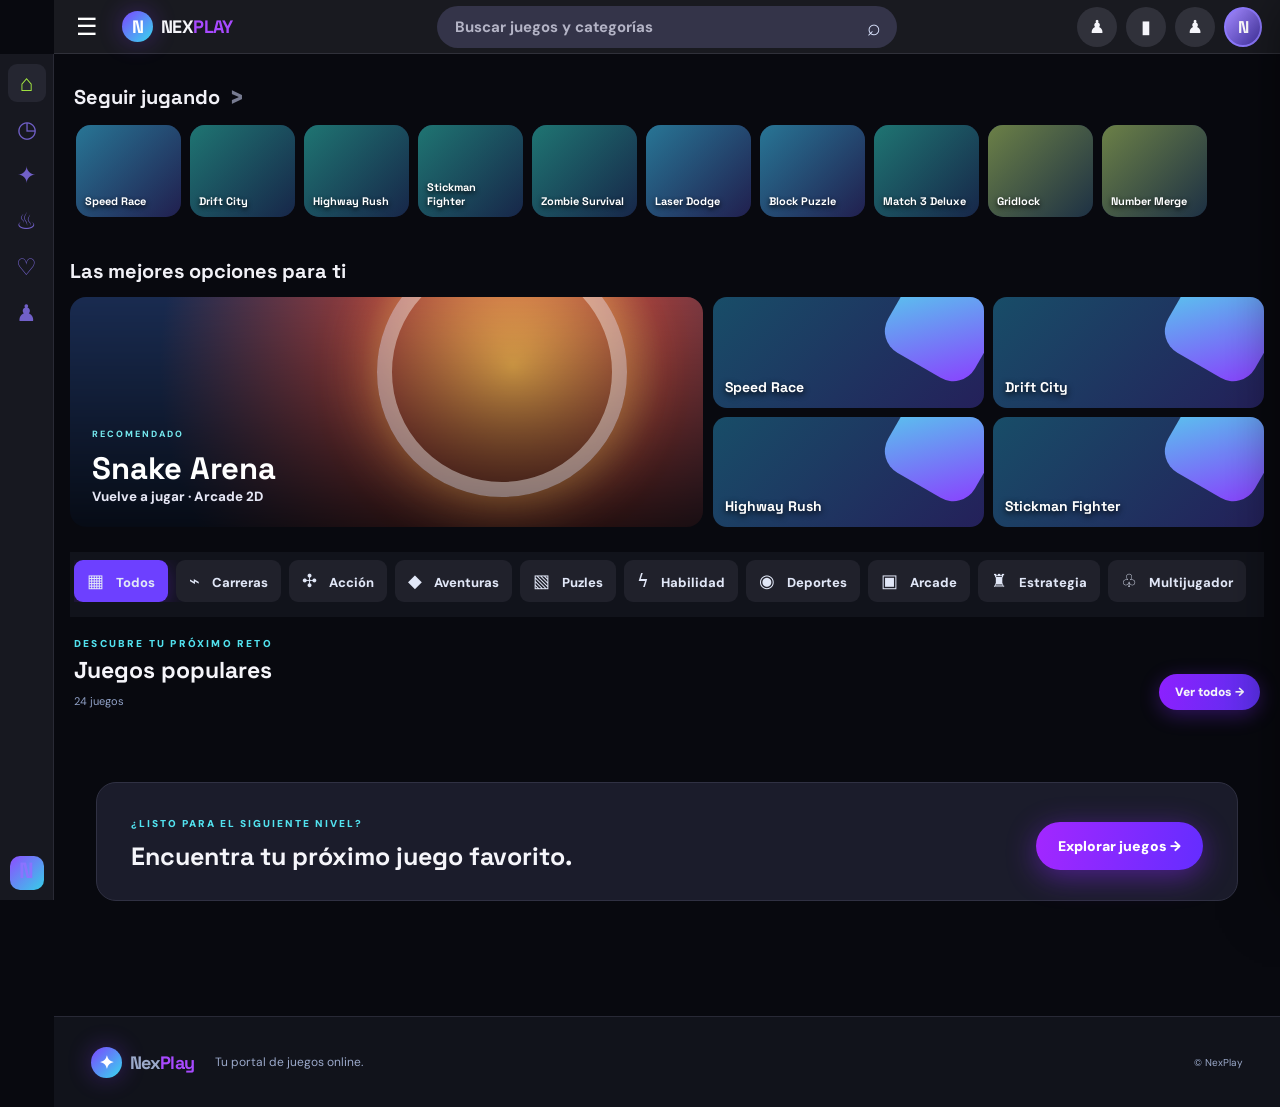
==== index.html @ 78eea334 "Add profile tabs for achievements and friends" ====
<!doctype html>
<html lang="es">
<head>
<meta charset="utf-8"><meta name="viewport" content="width=device-width,initial-scale=1">
<meta name="description" content="NexPlay: descubre juegos online gratis de carreras, acción, deportes, puzles y arcade.">
<meta name="theme-color" content="#080d20"><title>NexPlay — Juegos online gratis</title>
<link rel="canonical" href="https://lunaagudoalvarez-blip.github.io/nexplay/">
<link rel="stylesheet" href="styles.css?v=20261109-14">
</head>
<body>
<header class="topbar">
<button class="menu-toggle" id="menu-toggle" type="button" aria-label="Abrir menú">☰</button>
<a class="brand" href="#inicio"><span class="brand-icon">N</span><span>NEX<span>PLAY</span></span></a>
<label class="search top-search"><input id="search" type="search" placeholder="Buscar juegos y categorías" aria-label="Buscar juegos y categorías"><span>⌕</span></label>
<div class="top-actions"><button class="top-icon" id="friends-shortcut" type="button" aria-label="Amigos">♟</button><button class="top-icon" id="saved-shortcut" type="button" aria-label="Mis juegos">▮</button><button class="top-icon" id="notifications-shortcut" type="button" aria-label="Notificaciones">♟</button><button class="profile-trigger" id="profile-trigger" type="button" aria-label="Abrir perfil">N</button></div>
<span id="account-status" class="account-status">Invitado</span>
</header>
<aside class="arcade-sidebar" aria-label="Menú principal">
<a href="#inicio" class="side-link active" title="Inicio">⌂</a>
<a href="#juegos" class="side-link" title="Recientes">◷</a>
<a href="#categorias" class="side-link" title="Explorar">✦</a>
<a href="#juegos" class="side-link" title="Tendencias">♨</a>
<a href="#juegos" class="side-link" id="favorites-side" title="Favoritos">♡</a>
<a href="#juegos" class="side-link" title="Multijugador">♟</a>
<div class="side-spacer"></div><span class="side-brand">N</span>
</aside>
<main id="inicio">
<section class="continue-section"><div class="home-heading"><h2>Seguir jugando <span>›</span></h2></div><div class="continue-row" id="continue-row"></div></section>
<section class="recommend-home"><div class="home-heading"><h2>Las mejores opciones para ti</h2></div><div class="feature-layout"><button class="feature-main" id="feature-main" data-feature="snake-arena"><span class="feature-tag">RECOMENDADO</span><strong>Snake Arena</strong><small>Vuelve a jugar · Arcade 2D</small></button><div class="feature-mini-grid" id="feature-mini-grid"></div></div></section>
<section class="categories-section" id="categorias"><div class="categories" id="category-list">
<button class="category active" data-filter="Todos">▦ <span>Todos</span></button><button class="category" data-filter="Carreras">⌁ <span>Carreras</span></button><button class="category" data-filter="Acción">✣ <span>Acción</span></button><button class="category" data-filter="Aventuras">◆ <span>Aventuras</span></button><button class="category" data-filter="Puzles">▧ <span>Puzles</span></button><button class="category" data-filter="Habilidad">ϟ <span>Habilidad</span></button><button class="category" data-filter="Deportes">◉ <span>Deportes</span></button><button class="category" data-filter="Arcade">▣ <span>Arcade</span></button><button class="category" data-filter="Estrategia">♜ <span>Estrategia</span></button><button class="category" data-filter="Multijugador">♧ <span>Multijugador</span></button>
</div></section>
<section class="games-section" id="juegos"><div class="section-heading"><div><div class="section-kicker">DESCUBRE TU PRÓXIMO RETO</div><h2>Juegos populares</h2><span id="game-count">24 juegos</span></div><a class="see-all" href="#juegos">Ver todos →</a></div><div class="games-grid" id="games-grid"></div><p class="empty" id="empty" hidden>No hay juegos que coincidan con tu búsqueda.</p></section>
<section class="bottom-banner"><div><span>¿LISTO PARA EL SIGUIENTE NIVEL?</span><h2>Encuentra tu próximo juego favorito.</h2></div><a class="hero-button" href="#juegos">Explorar juegos →</a></section>
</main>
<div class="profile-backdrop" id="profile-backdrop"></div>
<aside class="profile-drawer" id="profile-drawer" aria-hidden="true">
  <button class="profile-close" id="profile-close" aria-label="Cerrar perfil">×</button>
  <nav class="profile-tabs" aria-label="Secciones del perfil">
    <button class="profile-tab active" type="button" data-profile-tab="perfil">Perfil</button>
    <button class="profile-tab" type="button" data-profile-tab="logros">Logros</button>
    <button class="profile-tab" type="button" data-profile-tab="amigos">Amigos</button>
  </nav>
  <div class="profile-view active" data-profile-view="perfil">
  <button class="profile-avatar" id="profile-avatar" type="button" aria-label="Cambiar foto de perfil">N</button>
  <section class="avatar-picker" id="avatar-picker" hidden>
    <div class="avatar-picker-head"><strong>Elige tu avatar</strong><button type="button" id="avatar-picker-close" aria-label="Cerrar selector">×</button></div>
    <p>Escoge uno de NexPlay o sube una imagen de tu dispositivo.</p>
    <div class="avatar-options" id="avatar-options">
      <button type="button" class="avatar-option avatar-violet" data-avatar="⚡" aria-label="Rayo">⚡</button>
      <button type="button" class="avatar-option avatar-cyan" data-avatar="🎮" aria-label="Mando">🎮</button>
      <button type="button" class="avatar-option avatar-pink" data-avatar="👾" aria-label="Alien arcade">👾</button>
      <button type="button" class="avatar-option avatar-orange" data-avatar="🔥" aria-label="Fuego">🔥</button>
      <button type="button" class="avatar-option avatar-green" data-avatar="🐉" aria-label="Dragón">🐉</button>
      <button type="button" class="avatar-option avatar-blue" data-avatar="🚀" aria-label="Cohete">🚀</button>
      <button type="button" class="avatar-option avatar-red" data-avatar="💀" aria-label="Calavera">💀</button>
      <button type="button" class="avatar-option avatar-gold" data-avatar="👑" aria-label="Corona">👑</button>
    </div>
    <label class="avatar-upload" for="avatar-file"> <span>＋</span> Subir foto del dispositivo</label>
    <input id="avatar-file" type="file" accept="image/png,image/jpeg,image/webp,image/gif" hidden>
    <button type="button" class="avatar-remove" id="avatar-remove">Volver a la inicial</button>
  </section>
  <h2 id="profile-name">@Jugador.NexPlay</h2><p class="profile-email" id="profile-email">Sesión de invitado</p>
  <div class="profile-actions"><button class="profile-main-action" id="profile-edit">♙ &nbsp; Perfil</button><button class="profile-icon-action" id="profile-edit-icon" aria-label="Editar perfil">✎</button><button class="profile-icon-action" id="profile-share" aria-label="Compartir perfil">➦</button></div>
  <div class="profile-progress"><div class="progress-copy"><strong>Tu perfil está 60% completo</strong><button id="profile-complete">Completar ahora ›</button></div><div class="progress-track"><span></span></div></div>
  <div class="profile-menu">
    <button type="button" data-profile-action="notifications">✉ &nbsp; Preferencias de notificación</button>
    <button type="button" data-profile-action="privacy">♢ &nbsp; Preferencias de privacidad</button>
    <button type="button" data-profile-action="settings">⚙ &nbsp; Configuración de cuenta</button>
    <button type="button" id="profile-signout">⇥ &nbsp; Cerrar sesión</button>
  </div>
  <div class="profile-support"><button type="button" data-profile-action="support">✉ &nbsp; Soporte</button></div>
  </div>
  <section class="profile-view" data-profile-view="logros">
    <div class="profile-page-head"><span class="profile-kicker">TU PROGRESO</span><h2>Mis logros</h2><p>Retos y objetivos que vas consiguiendo en NexPlay.</p></div>
    <div class="achievement-summary"><strong>0</strong><span>Logros desbloqueados</span><small>¡Empieza a jugar para conseguir el primero!</small></div>
    <div class="achievement-list">
      <article class="achievement-card"><span class="achievement-icon">✦</span><div><b>Primera partida</b><p>Juega por primera vez a cualquier juego.</p></div><em>Por conseguir</em></article>
      <article class="achievement-card"><span class="achievement-icon">⚡</span><div><b>En racha</b><p>Prueba tres juegos diferentes.</p></div><em>Por conseguir</em></article>
      <article class="achievement-card"><span class="achievement-icon">🏆</span><div><b>Campeón arcade</b><p>Consigue una nueva mejor puntuación.</p></div><em>Por conseguir</em></article>
    </div>
  </section>
  <section class="profile-view" data-profile-view="amigos">
    <div class="profile-page-head"><span class="profile-kicker">JUEGA EN COMPAÑÍA</span><h2>Amigos</h2><p>Invita a tus amigos a descubrir NexPlay y compartir partidas.</p></div>
    <div class="friends-invite-card"><div class="friends-art">✦</div><h3>¡Que empiece la partida!</h3><p>Comparte este enlace para que tus amigos entren en NexPlay.</p><div class="invite-link-row"><input id="friend-invite-link" readonly aria-label="Enlace para invitar amigos"><button type="button" id="copy-friend-invite">Copiar</button></div><button type="button" class="friend-share-button" id="share-friend-invite">↗ &nbsp; Compartir invitación</button></div>
    <div class="friends-empty"><span>♧</span><b>Todavía no tienes amigos añadidos</b><p>Cuando invites a tus amigos, podréis organizar vuestras partidas aquí.</p></div>
    <p class="friends-note">Las invitaciones comparten el enlace de NexPlay. La lista de amigos y las partidas online se activarán cuando conectemos cuentas y un servidor.</p>
  </section>
</aside>
<footer><a class="brand" href="#inicio"><span class="brand-icon">✦</span><span>Nex<span>Play</span></span></a><p>Tu portal de juegos online.</p><small>© <span id="year"></span> NexPlay</small></footer>
<div class="modal" id="modal" aria-hidden="true"><div class="modal-panel"><div class="modal-head"><div class="modal-title"><span class="section-kicker" id="game-category">NEXPLAY ORIGINAL</span><h2 id="game-title">Juego</h2></div><div class="player-tools"><button id="like-game" class="vote-btn" type="button" aria-label="Me gusta">👍 <span>Me gusta</span> <b id="like-count">0</b></button><button id="dislike-game" class="vote-btn" type="button" aria-label="No me gusta">👎 <span>No me gusta</span> <b id="dislike-count">0</b></button><button id="favorite-game" class="favorite-btn" type="button" aria-label="Guardar en favoritos">♡ <span>Favorito</span></button><button id="fullscreen-game" class="fullscreen-btn" type="button">⛶ <span>Pantalla completa</span></button><button class="close" id="close" aria-label="Cerrar">×</button></div></div><div class="game-room">
  <div class="game-primary">
    <div id="game-area" class="game-area"></div>
    <section class="game-details" id="game-details">
      <section class="detail-panel guide-panel"><div class="detail-kicker">GUÍA DEL JUEGO</div><h3>Cómo se juega</h3><p id="how-to-play">Abre un juego para ver sus instrucciones.</p><div id="game-controls-note" class="controls-note"></div></section>
      <section class="detail-panel comments-panel"><div class="detail-kicker">COMUNIDAD NEXPLAY</div><h3>Comentarios</h3><p class="comments-hint">Comparte qué te ha parecido este juego. Los comentarios se guardan en este navegador.</p>
        <form id="comment-form" class="comment-form"><input id="comment-name" maxlength="24" placeholder="Tu nombre (opcional)" aria-label="Tu nombre"><textarea id="comment-text" maxlength="500" required placeholder="Escribe tu comentario..." aria-label="Escribe tu comentario"></textarea><button class="game-action" type="submit">Publicar comentario</button></form>
        <div id="comment-list" class="comment-list"><p class="no-comments">Todavía no hay comentarios. ¡Sé el primero!</p></div>
      </section>
    </section>
  </div>
  <aside class="game-rail"><div class="rail-heading">Jugar a continuación</div><p class="rail-subtitle">Más juegos que podrían gustarte</p><div id="game-recommendations" class="recommendations"></div></aside>
</div></div></div>
<script src="games.js?v=20261109-14"></script>
</body></html>
---- styles.css ----
@import url('https://fonts.googleapis.com/css2?family=DM+Sans:wght@400;500;600;700;800;900&family=Space+Grotesk:wght@500;600;700&display=swap');
:root{--bg:#080d20;--panel:#111a35;--text:#f7f8ff;--muted:#a8b2ce;--purple:#8d35ff;--cyan:#28d9ee;--line:#273454}*{box-sizing:border-box}html{scroll-behavior:smooth}body{margin:0;background:var(--bg);color:var(--text);font-family:'DM Sans',sans-serif}a{color:inherit;text-decoration:none}button,input{font:inherit}.topbar{height:78px;padding:0 3.2%;display:flex;align-items:center;gap:30px;background:#080d20f5;border-bottom:1px solid #ffffff12;position:sticky;top:0;z-index:10;backdrop-filter:blur(16px)}.brand{display:flex;align-items:center;gap:10px;font:800 27px 'Space Grotesk';white-space:nowrap}.brand>span:last-child>span{color:#a84aff}.brand-icon{display:grid;place-items:center;width:43px;height:43px;border-radius:13px;background:linear-gradient(135deg,#a52dff,#16c9ed);color:white;font-size:27px;box-shadow:0 0 25px #883dff55}.topbar nav{display:flex;align-items:center;gap:25px;margin:auto;color:#d5dcf0;font-size:14px;font-weight:700}.topbar nav a{padding:12px 15px;border-radius:30px;transition:.2s}.topbar nav a:hover,.topbar nav .nav-active{background:linear-gradient(100deg,#8c25ff,#5d35ff);box-shadow:0 0 25px #792cff66}.search{display:flex;align-items:center;gap:9px;border:1px solid #354262;background:#101a36;border-radius:28px;padding:10px 15px;color:#dbe4ff}.search input{width:160px;background:transparent;border:0;outline:0;color:white;font-size:13px}.moon{width:42px;height:42px;border-radius:50%;border:1px solid #354262;background:#101a36;color:white;font-size:22px;cursor:pointer}.hero{min-height:345px;display:grid;grid-template-columns:40% 60%;overflow:hidden;position:relative;background:radial-gradient(ellipse at 72% 55%,#243a83 0,#101a3b 38%,#080d20 75%);border-bottom:1px solid #ffffff18}.hero-copy{padding:42px 0 38px 6.5%;position:relative;z-index:2}.hero-kicker,.section-kicker{font-size:10px;letter-spacing:2.2px;font-weight:900;color:#52e2ef}.hero h1{font:900 clamp(44px,5.1vw,73px)/.99 'Space Grotesk';letter-spacing:-3px;margin:16px 0}.hero h1 span{background:linear-gradient(90deg,#dba0ff,#8c4bff,#36d9ef);background-clip:text;color:transparent}.hero-copy p{max-width:420px;color:#e0e5f8;font-size:16px;line-height:1.5}.hero-button{display:inline-flex;align-items:center;gap:12px;padding:15px 22px;margin-top:8px;border-radius:28px;background:linear-gradient(100deg,#a327ff,#642dff);box-shadow:0 7px 30px #8b27ff77;color:white;font-size:14px;font-weight:900;transition:transform .2s,box-shadow .2s}.hero-button:hover{transform:translateY(-3px) scale(1.03);box-shadow:0 12px 38px #8b27ff99}.hero-meta{margin-top:22px;color:#a8b6d8;font-size:9px;letter-spacing:1.3px;font-weight:800}.hero-meta i{display:inline-block;width:4px;height:4px;border-radius:50%;background:#44dce9;margin:0 9px 2px}.hero-scene{position:relative;min-height:345px;overflow:hidden;background:linear-gradient(115deg,#142c62,#2757a6 42%,#32156d 100%);clip-path:polygon(8% 0,100% 0,100% 100%,0 100%)}.hero-scene:before{content:"";position:absolute;inset:0;background:repeating-linear-gradient(115deg,transparent 0 38px,#ffffff0a 40px 42px),radial-gradient(ellipse at 45% 40%,#42dfff66,transparent 55%)}.sun-glow{position:absolute;width:350px;height:350px;border-radius:50%;background:#8c3bff66;filter:blur(55px);right:20%;top:-130px}.speed-ring{position:absolute;width:230px;height:230px;border:13px solid #ffb94d;border-radius:50%;right:24%;top:26px;box-shadow:0 0 40px #ff8b44;transform:rotateX(63deg) rotateZ(-15deg)}.track{position:absolute;width:120%;height:170px;bottom:-70px;left:-5%;background:linear-gradient(180deg,#25345d,#11172c);border-top:7px solid #6b8aff;transform:perspective(300px) rotateX(30deg);box-shadow:0 -10px 45px #5d48ff}.track:after{content:"";position:absolute;left:0;right:0;top:50%;border-top:5px dashed #d6dfff88}.hero-car{position:absolute;width:250px;height:85px;left:24%;bottom:66px;background:linear-gradient(160deg,#48f1ff,#2458d8 55%,#171a53);border-radius:50px 65px 25px 25px;transform:skew(-17deg) rotate(-8deg);box-shadow:0 20px 35px #05081699,0 0 40px #28d9ee88}.hero-car:before{content:"";position:absolute;left:58px;top:-34px;width:125px;height:45px;background:linear-gradient(130deg,#9ceeff,#243c85);border:5px solid #142454;border-radius:50px 60px 0 0}.hero-car:after{content:"";position:absolute;left:25px;right:25px;bottom:-14px;height:24px;background:#10152d;border-radius:50%}.hero-car b,.hero-car i{position:absolute;z-index:2;bottom:12px;width:28px;height:10px;background:#ff526e;box-shadow:0 0 18px #ff4e79}.hero-car b{left:10px}.hero-car i{right:10px}.hero-orb{position:absolute;border-radius:50%;background:linear-gradient(135deg,#ffe47d,#ff8c22);box-shadow:0 0 35px #ffad36}.orb-a{width:55px;height:55px;right:19%;top:70px}.orb-b{width:27px;height:27px;right:8%;top:155px}.hero-cube{position:absolute;width:80px;height:80px;right:8%;bottom:42px;background:linear-gradient(135deg,#53e5f1,#1666bd);transform:rotate(25deg) skew(-8deg);box-shadow:0 0 30px #28d9ee88}.hero-caption{position:absolute;right:27px;top:25px;font:700 14px 'Space Grotesk';letter-spacing:5px;color:#c8d7ff;text-align:right}.hero-caption strong{font-size:24px;color:white}.categories-section{padding:17px 2.2%;border-bottom:1px solid #ffffff0e}.categories{display:flex;gap:10px;overflow-x:auto;scrollbar-width:thin}.category{flex:0 0 auto;border:1px solid #293654;background:#0e1730;color:#e1e7f7;border-radius:28px;padding:12px 17px;cursor:pointer;transition:.2s;font-size:18px}.category span{font-size:13px;font-weight:800;margin-left:7px}.category:hover,.category.active{background:linear-gradient(100deg,#8d20ff,#5b31ee);border-color:#a44cff;box-shadow:0 5px 22px #812aff55;transform:translateY(-2px)}.games-section{padding:30px 2.2% 65px}.section-heading{display:flex;justify-content:space-between;align-items:end;margin-bottom:17px}.section-heading h2{font:800 29px 'Space Grotesk';margin:5px 0 4px}.section-heading #game-count{font-size:11px;color:#91a2c8}.see-all{font-size:12px;font-weight:900;background:linear-gradient(100deg,#8d20ff,#5b31ee);padding:10px 16px;border-radius:25px;box-shadow:0 5px 20px #812aff55}.games-grid{display:grid;grid-template-columns:repeat(6,minmax(0,1fr));gap:14px}.game-card{min-width:0;overflow:hidden;position:relative;border:1px solid #354262;border-radius:16px;background:#101a34;box-shadow:0 8px 20px #0003;transition:transform .25s cubic-bezier(.2,.8,.2,1),border-color .25s,box-shadow .25s;transform:translateY(0)}.game-card:hover{transform:translateY(-8px) scale(1.025);border-color:#a15aff;box-shadow:0 16px 34px #0008,0 0 22px #7b36ff55;z-index:2}.game-art{height:132px;position:relative;overflow:hidden;display:flex;align-items:end;padding:12px;background:linear-gradient(135deg,#153b68,#14152e)}.game-art:before,.game-art:after{content:"";position:absolute;transition:transform .35s}.game-card:hover .game-art:before{transform:scale(1.12) rotate(-3deg)}.game-art:before{width:150px;height:100px;right:-15px;top:-15px;border-radius:30px;background:linear-gradient(135deg,#2ce0ef,#7345ff);filter:drop-shadow(0 12px 18px #0007);transform:rotate(-15deg)}.game-art:after{width:85px;height:85px;right:35px;top:25px;border:8px solid #ffffffaa;border-radius:50%;box-shadow:0 0 30px #ffffff55}.art-label{position:relative;z-index:1;font:900 25px 'Space Grotesk';letter-spacing:-1px;text-shadow:0 3px 9px #000b}.art-number{position:absolute;right:12px;bottom:10px;z-index:1;font:800 10px 'Space Grotesk';letter-spacing:2px;color:#ffffffc9}.game-card:nth-child(6n+2) .game-art{background:linear-gradient(135deg,#421d62,#151735)}.game-card:nth-child(6n+2) .game-art:before{background:linear-gradient(135deg,#ff5c87,#7b35e8);clip-path:polygon(50% 0,100% 100%,0 100%)}.game-card:nth-child(6n+3) .game-art{background:linear-gradient(135deg,#174e61,#101b37)}.game-card:nth-child(6n+3) .game-art:before{background:linear-gradient(135deg,#49e8cc,#1684d8);border-radius:8px;transform:rotate(35deg)}.game-card:nth-child(6n+4) .game-art{background:linear-gradient(135deg,#17436a,#152047)}.game-card:nth-child(6n+4) .game-art:before{background:linear-gradient(135deg,#ffe46e,#f27d38);border-radius:50%}.game-card:nth-child(6n+5) .game-art{background:linear-gradient(135deg,#284c8d,#1c1744)}.game-card:nth-child(6n+5) .game-art:before{background:linear-gradient(135deg,#73f0ff,#3966ff);clip-path:polygon(50% 0,100% 100%,0 100%)}.game-card:nth-child(6n) .game-art{background:linear-gradient(135deg,#512d7a,#1a1738)}.game-card:nth-child(6n) .game-art:before{background:linear-gradient(135deg,#f55ac7,#8d38ff);border-radius:50%}.game-info{padding:11px 12px 12px}.game-meta{display:flex;justify-content:space-between;color:#9ba9ca;font-size:9px;font-weight:800;letter-spacing:1px;text-transform:uppercase}.game-info h3{font:800 15px 'Space Grotesk';margin:8px 0 10px;white-space:nowrap;overflow:hidden;text-overflow:ellipsis}.play{width:100%;border:1px solid #344568;background:#192747;color:#e8f4ff;padding:9px;border-radius:9px;font-size:11px;font-weight:900;cursor:pointer;transition:.2s}.play:hover{background:linear-gradient(90deg,#8d20ff,#5b31ee);border-color:#a64eff}.empty{color:var(--muted)}.bottom-banner{margin:0 2.2% 65px;padding:28px 34px;border:1px solid #354262;border-radius:20px;background:radial-gradient(ellipse at 80% 50%,#38226d,#111a35 65%);display:flex;align-items:center;justify-content:space-between}.bottom-banner span{color:#52e2ef;font-size:10px;font-weight:900;letter-spacing:2px}.bottom-banner h2{font:800 25px 'Space Grotesk';margin:8px 0 0}footer{display:flex;align-items:center;gap:20px;padding:25px 3%;border-top:1px solid #ffffff14;color:#9ba9ca}footer p{margin-right:auto;font-size:12px}footer small{font-size:10px}.modal{position:fixed;inset:0;background:#030615eF;z-index:30;display:none;place-items:center;padding:18px}.modal.open{display:grid}.modal-panel{width:min(760px,100%);max-height:92vh;overflow:auto;background:#111a35;border:1px solid #45577d;border-radius:20px;padding:22px;box-shadow:0 25px 80px #000b}.modal-head{display:flex;justify-content:space-between;align-items:center;margin-bottom:16px}.modal-head h2{font:800 26px 'Space Grotesk';margin-top:5px}.close{width:40px;height:40px;border:0;border-radius:10px;background:#263654;color:white;font-size:25px;cursor:pointer}.game-area{min-height:300px;padding:20px;border:1px solid #293b5e;border-radius:14px;background:#091329;text-align:center}.game-area p{color:#b9c5df}.game-status{font-weight:900;color:#52e2ef;font-size:17px;margin:10px}.challenge-board{min-height:190px;position:relative;margin:16px auto;padding:15px;border-radius:12px;background:linear-gradient(145deg,#15264a,#0c1429);border:1px solid #344568;overflow:hidden}.challenge-target{position:absolute;width:43px;height:43px;border:0;border-radius:50%;background:radial-gradient(circle at 30% 25%,#fff,#51e3ed 38%,#7b36ff);box-shadow:0 0 24px #55dce9aa;cursor:pointer}.game-action{border:0;border-radius:10px;padding:12px 20px;background:linear-gradient(100deg,#a327ff,#642dff);color:white;font-weight:900;cursor:pointer;margin:8px}.challenge-grid{display:grid;grid-template-columns:repeat(4,1fr);gap:7px;max-width:360px;margin:15px auto}.challenge-grid button{height:55px;border:1px solid #455a7d;border-radius:8px;background:#26395e;color:white;font-size:17px;cursor:pointer}.challenge-grid button.selected{background:#853aff}.challenge-grid button.matched{background:#1b9e94}.modal input{max-width:100%}@media(max-width:1100px){.games-grid{grid-template-columns:repeat(4,minmax(0,1fr))}.topbar{gap:15px}.topbar nav{gap:5px}}@media(max-width:760px){.topbar{height:auto;min-height:68px;flex-wrap:wrap;padding:12px 4%;gap:12px}.topbar nav{order:3;width:100%;justify-content:center}.top-search{margin-left:auto}.search input{width:100px}.hero{grid-template-columns:1fr}.hero-copy{padding:35px 7% 30px}.hero-scene{min-height:220px;clip-path:none}.hero-car{left:24%;bottom:48px;transform:scale(.75) skew(-17deg)}.games-grid{grid-template-columns:repeat(3,minmax(0,1fr))}.game-art{height:110px}.bottom-banner{align-items:flex-start;gap:12px;flex-direction:column}}@media(max-width:500px){.brand{font-size:22px}.moon{display:none}.topbar nav{font-size:12px}.topbar nav a{padding:8px}.games-grid{grid-template-columns:repeat(2,minmax(0,1fr));gap:10px}.game-art{height:100px}.game-info h3{font-size:13px}.section-heading h2{font-size:24px}.categories-section{padding:12px}.category{padding:10px 13px}.hero h1{font-size:48px}.hero-scene{min-height:190px}.bottom-banner{padding:22px}.bottom-banner h2{font-size:21px}}@media(prefers-reduced-motion:reduce){*,*:before,*:after{scroll-behavior:auto!important;transition:none!important;animation:none!important}}


/* Game-specific illustrated covers: each card depicts its own gameplay genre */
.game-art{height:158px;padding:13px;background:#101a34;isolation:isolate}
.game-art:before,.game-art:after{content:"";position:absolute;pointer-events:none}
.game-art:before{width:70%;height:120%;right:-9%;top:-24%;border-radius:48%;transform:rotate(-20deg);opacity:.9}
.game-art:after{width:45%;height:65%;right:13%;top:15%;border:5px solid #ffffff8c;border-radius:18px;transform:rotate(12deg);box-shadow:0 0 28px #ffffff3a}
.art-scene{position:absolute;inset:0;z-index:0;overflow:hidden}
.art-label,.art-number{z-index:2;position:relative}
.art-label{font-size:22px;text-shadow:0 3px 12px #000}
.art-number{margin-left:auto;align-self:flex-end}
.card-speed-race .game-art{background:linear-gradient(160deg,#102b59,#167caa 55%,#101a34)}
.card-speed-race .game-art:before{width:130%;height:48%;right:-12%;top:42%;border-radius:0;background:repeating-linear-gradient(90deg,#263654 0 45px,#dce7ff 47px 50px);transform:perspective(150px) rotateX(30deg)}
.card-speed-race .game-art:after{width:110px;height:40px;right:25%;top:43%;border:0;border-radius:28px 38px 12px 12px;background:linear-gradient(160deg,#a6f7ff,#1785ee 60%,#10245b);transform:rotate(-12deg);box-shadow:0 8px 20px #020816}
.card-stickman-fighter .game-art{background:radial-gradient(circle at 60% 40%,#853d57,#291c40 65%,#10172e)}
.card-stickman-fighter .game-art:before{width:12px;height:90px;right:43%;top:22%;background:#f3eaff;border-radius:9px;transform:rotate(28deg);box-shadow:-24px 20px 0 -3px #f3eaff,24px -10px 0 -3px #f3eaff}
.card-stickman-fighter .game-art:after{width:42px;height:42px;right:36%;top:13%;border:5px solid #f3eaff;border-radius:50%;box-shadow:0 0 25px #ff648e}
.card-block-puzzle .game-art{background:linear-gradient(135deg,#0d3c55,#151b3e)}
.card-block-puzzle .game-art:before{width:108px;height:100px;right:15%;top:8%;border-radius:8px;background:linear-gradient(90deg,transparent 31%,#55e8df 32% 64%,transparent 65%),linear-gradient(0deg,#55e8df 0 30%,transparent 31% 65%,#9a75ff 66% 100%);transform:rotate(-8deg);box-shadow:0 0 28px #28d9ee55}
.card-block-puzzle .game-art:after{width:65px;height:65px;right:20%;top:22%;border:3px solid #d6ffff;transform:rotate(45deg);border-radius:5px}
.card-penalty-shooters .game-art{background:linear-gradient(160deg,#155d56,#123d4b 60%,#101a34)}
.card-penalty-shooters .game-art:before{width:125%;height:85%;right:-10%;top:26%;border-radius:0;background:repeating-linear-gradient(90deg,transparent 0 42px,#b9ffdf33 43px 45px),linear-gradient(#258c68,#15533f);transform:perspective(160px) rotateX(25deg)}
.card-penalty-shooters .game-art:after{width:90px;height:58px;right:18%;top:12%;border:5px solid white;border-bottom:0;border-radius:5px 5px 0 0;transform:none}
.card-jump-adventure .game-art{background:linear-gradient(160deg,#152d65,#4b3e91 65%,#171b3b)}
.card-jump-adventure .game-art:before{width:120%;height:22px;right:-8%;top:65%;border-radius:4px;background:#54e4e5;transform:rotate(-9deg);box-shadow:-30px -47px 0 #8e75ff,45px 44px 0 #8e75ff}
.card-jump-adventure .game-art:after{width:33px;height:33px;right:39%;top:28%;border:0;border-radius:8px;background:#ffe18a;transform:rotate(15deg);box-shadow:0 0 25px #ffdf83}
.card-bubble-shooter .game-art{background:radial-gradient(circle at 50% 40%,#244e88,#101a34 70%)}
.card-bubble-shooter .game-art:before{width:40px;height:40px;right:22%;top:17%;border-radius:50%;background:#ff77bb;box-shadow:-45px 34px 0 #52e2ef,-5px 75px 0 #ffdb67,-78px 2px 0 #9b78ff,35px -8px 0 #60e5a6}
.card-bubble-shooter .game-art:after{width:24px;height:24px;right:47%;top:66%;border:0;border-radius:50%;background:#f3f8ff;box-shadow:0 0 20px #fff}
.card-8-ball-pool .game-art{background:linear-gradient(135deg,#104b48,#092d35)}
.card-8-ball-pool .game-art:before{width:120%;height:130%;right:-10%;top:-14%;border-radius:12px;border:9px solid #a87945;background:repeating-linear-gradient(0deg,transparent 0 43px,#ffffff12 44px 46px),#116653;transform:rotate(-8deg)}
.card-8-ball-pool .game-art:after{width:48px;height:48px;right:31%;top:29%;border:0;border-radius:50%;background:radial-gradient(circle at 35% 30%,#777,#111 70%);box-shadow:-47px 34px 0 -8px #f4f4f4,50px -18px 0 -9px #e6c65d}
.card-zombie-survival .game-art{background:linear-gradient(140deg,#273c35,#131c2a 65%,#101327)}
.card-zombie-survival .game-art:before{width:70px;height:85px;right:27%;top:17%;border-radius:45% 45% 20% 20%;background:linear-gradient(#b0c77a,#4e7450);transform:rotate(-8deg);box-shadow:0 0 30px #b4e36b55}
.card-zombie-survival .game-art:after{width:18px;height:18px;right:39%;top:32%;border:0;border-radius:50%;background:#ff5f57;box-shadow:24px 0 #ff5f57}
.card-match-3-deluxe .game-art{background:linear-gradient(135deg,#4a235f,#18234a)}
.card-match-3-deluxe .game-art:before{width:105px;height:105px;right:13%;top:10%;border-radius:12px;background:repeating-linear-gradient(90deg,transparent 0 32px,#ffffff22 33px 35px),repeating-linear-gradient(0deg,transparent 0 32px,#ffffff22 33px 35px),#37265d;transform:rotate(8deg)}
.card-match-3-deluxe .game-art:after{width:27px;height:27px;right:39%;top:30%;border:0;border-radius:8px;background:#ff6eae;transform:rotate(45deg);box-shadow:32px 30px #56e5ee,-32px 30px #ffd46e}
.card-parking-master .game-art{background:linear-gradient(140deg,#174c6a,#172441)}
.card-parking-master .game-art:before{width:130%;height:70%;right:-12%;top:34%;border-radius:0;background:repeating-linear-gradient(90deg,transparent 0 52px,#ffffffa0 53px 56px),#374b67;transform:perspective(130px) rotateX(25deg)}
.card-parking-master .game-art:after{width:82px;height:36px;right:21%;top:43%;border:0;border-radius:13px 20px 8px 8px;background:linear-gradient(#f9d86c,#e17a29);transform:rotate(-8deg);box-shadow:0 7px 16px #050b1a}
.card-maze-runner .game-art{background:linear-gradient(135deg,#273a62,#10172d)}
.card-maze-runner .game-art:before{width:112px;height:112px;right:12%;top:3%;border-radius:4px;background:repeating-linear-gradient(90deg,transparent 0 22px,#a7b9e6 23px 29px),repeating-linear-gradient(0deg,transparent 0 22px,#a7b9e6 23px 29px);transform:rotate(12deg)}
.card-maze-runner .game-art:after{width:20px;height:20px;right:41%;top:45%;border:0;border-radius:50%;background:#5df1d0;box-shadow:0 0 18px #5df1d0}
.card-tower-defense .game-art{background:linear-gradient(145deg,#203b6a,#17203b)}
.card-tower-defense .game-art:before{width:120%;height:45%;right:-10%;top:50%;border-radius:0;background:linear-gradient(135deg,#356c53,#1c503e);transform:rotate(-9deg)}
.card-tower-defense .game-art:after{width:42px;height:72px;right:32%;top:17%;border:0;border-radius:6px 6px 0 0;background:linear-gradient(90deg,#9a8aff,#5942b5);clip-path:polygon(50% 0,100% 35%,85% 100%,15% 100%,0 35%);box-shadow:0 0 20px #8e6cff}
.card-stickman-fighter .art-label,.card-zombie-survival .art-label{font-size:18px}
/* The game player occupies the complete viewport */
.modal{padding:0;place-items:stretch;background:#050918}
.modal-panel{width:100vw;height:100dvh;max-height:100dvh;max-width:none;border:0;border-radius:0;padding:0;display:flex;flex-direction:column;overflow:hidden;background:#080f22}
.modal-head{flex:0 0 auto;padding:13px 22px;margin:0;border-bottom:1px solid #334262;background:#0d1730}
.modal-head h2{margin:3px 0 0;font-size:22px}
.close{width:44px;height:44px;font-size:30px}
.game-area{flex:1;min-height:0;overflow:auto;border:0;border-radius:0;padding:clamp(12px,3vw,32px);display:flex;flex-direction:column;justify-content:center;align-items:center;background:radial-gradient(ellipse at 50% 25%,#182d55,#080f22 70%)}
.game-area>p{max-width:720px;font-size:clamp(14px,1.4vw,18px)}
.challenge-board{width:min(1100px,100%);min-height:min(58vh,650px);flex:0 1 auto;margin:16px auto;background:linear-gradient(145deg,#14284a,#0b1429);border:1px solid #3b527c;box-shadow:0 18px 60px #0006}
.challenge-grid{width:min(560px,100%);max-width:100%;gap:10px}
.challenge-grid button{height:clamp(55px,10vh,90px);font-size:clamp(16px,2vw,23px)}
.game-status{font-size:clamp(16px,1.8vw,22px)}
.game-action{font-size:16px;padding:15px 28px}
.arcade-canvas,.playfield{width:min(1100px,100%);max-height:68vh}
@media(max-width:760px){.game-art{height:130px}.modal-head{padding:10px 14px}.game-area{padding:12px}.challenge-board{min-height:55vh}}


/* NexPlay 2.0: polished game portal, interaction states and immersive player */
.google-login{border:1px solid #53678e;background:linear-gradient(110deg,#f7f9ff,#dce7ff);color:#182342;border-radius:24px;padding:10px 14px;font-size:12px;font-weight:900;cursor:pointer;white-space:nowrap;transition:.2s}
.google-login:hover{transform:translateY(-2px);box-shadow:0 8px 24px #7897ff55}
.account-status{font-size:10px;color:#9fb0d5;white-space:nowrap}
.modal-head{gap:14px;align-items:center}
.modal-title{min-width:150px}
.player-tools{display:flex;align-items:center;justify-content:flex-end;gap:8px;flex-wrap:wrap}
.vote-btn,.favorite-btn,.fullscreen-btn{border:1px solid #394d72;background:#142343;color:#eaf1ff;border-radius:10px;padding:10px 12px;font-size:12px;font-weight:800;cursor:pointer;transition:.2s}
.vote-btn:hover,.favorite-btn:hover,.fullscreen-btn:hover{transform:translateY(-2px);border-color:#53ddeb;background:#1b3159}
.vote-btn b{color:#7fe8f2;margin-left:3px}
.vote-btn.active{background:#164b56;border-color:#35d9d0;color:#fff}
.vote-btn.dislike-active{background:#512a49;border-color:#ff6b9e}
.favorite-btn{font-size:19px;color:#ff729c}
.favorite-btn span,.fullscreen-btn span{font-size:11px;color:#eaf1ff}
.favorite-btn.active{background:#52223e;border-color:#ff5c91}
.fullscreen-btn{font-size:17px}
.game-card{transform-style:preserve-3d}
.game-card:focus-within{outline:2px solid #45ddeb;outline-offset:3px}
.game-art{height:178px}
.game-art:before{filter:saturate(1.25) drop-shadow(0 15px 20px #0008)}
.game-card:hover .game-art:after{transform:rotate(18deg) scale(1.08);box-shadow:0 0 38px #9ceeff88}
.game-info{background:linear-gradient(180deg,#111c37,#0c152b)}
.game-info h3{font-size:16px}
.game-area{position:relative}
.game-area:before{content:"";position:absolute;inset:0;pointer-events:none;background:radial-gradient(ellipse at 50% 0%,#37c9ed12,transparent 55%)}
.game-area>*{position:relative}
.game-status{padding:9px 16px;border-radius:30px;background:#14294a;border:1px solid #35527d;box-shadow:0 6px 24px #0004}
.challenge-board{border-radius:20px;background:linear-gradient(145deg,#182d52,#0a1429);box-shadow:inset 0 1px #ffffff12,0 20px 55px #0005}
.challenge-grid button{background:linear-gradient(145deg,#2a426b,#172849);border:1px solid #58729b;box-shadow:0 4px 0 #0b1427;transition:transform .12s,filter .12s}
.challenge-grid button:hover{filter:brightness(1.25);transform:translateY(-2px)}
.challenge-grid button:active{transform:translateY(2px);box-shadow:none}
.game-action{box-shadow:0 8px 24px #712bff55}
.game-action:hover{filter:brightness(1.15);transform:translateY(-2px)}
#game-area .arena-scene{width:min(1000px,100%);min-height:45vh;border-radius:18px;position:relative;overflow:hidden;border:1px solid #49658e;background:linear-gradient(150deg,#183d68,#101a39 60%,#25184a);box-shadow:inset 0 0 60px #43d7ff18,0 20px 55px #0006}
.arena-scene .arena-ground{position:absolute;left:0;right:0;bottom:0;height:28%;background:repeating-linear-gradient(90deg,#243958 0 48px,#2c4569 49px 51px);border-top:3px solid #64dff0}
.arena-scene .arena-object{position:absolute;display:grid;place-items:center;border:2px solid #d9f7ff;border-radius:15px;background:linear-gradient(145deg,#56e7f3,#3157bb);box-shadow:0 12px 28px #0007,0 0 24px #44d8ff66;color:#fff;font-weight:900}
.arena-scene .arena-object.target{border-radius:50%;background:radial-gradient(circle at 30% 25%,#fff,#ffb64a 25%,#f14f85 70%);border:3px solid #ffe3b3}
.arena-controls{display:flex;gap:12px;justify-content:center;flex-wrap:wrap;margin:12px}
.arena-controls button{min-width:80px}
.game-card .card-actions{display:flex;gap:6px;margin-top:7px}
.card-actions button{flex:1;border:1px solid #35476b;background:#152441;color:#cbd8f4;border-radius:8px;padding:7px 5px;font-size:10px;font-weight:800;cursor:pointer}
.card-actions button.active{color:#ff78a5;border-color:#ff78a5;background:#40213d}
@media(max-width:900px){.google-login{padding:8px 10px}.account-status{display:none}.player-tools{gap:5px}.vote-btn,.favorite-btn,.fullscreen-btn{padding:8px}}
@media(max-width:600px){.modal-head{align-items:flex-start;flex-direction:column}.player-tools{width:100%;justify-content:flex-start}.vote-btn span,.favorite-btn span,.fullscreen-btn span{display:none}.game-area{justify-content:flex-start}.arena-scene{min-height:52vh}}
@media(prefers-reduced-motion:reduce){.game-card,.game-card:hover,.game-action,.vote-btn,.favorite-btn,.fullscreen-btn{transition:none!important;transform:none!important}}

/* NexPlay dark neon visual direction: no white controls */
.google-login{background:linear-gradient(110deg,#20143f,#102b4b);color:#eafaff;border:1px solid #4b55a0;box-shadow:0 0 18px #7038ff33}
.google-login:hover{background:linear-gradient(110deg,#422078,#07506b);box-shadow:0 0 26px #24d9ee55}
:root{--bg:#070b18;--panel:#10182d;--text:#f4f6ff;--muted:#9baaca;--purple:#9b4dff;--cyan:#29e0ed}
body{background:radial-gradient(ellipse at 50% -18%,#1c2450 0,transparent 45%),#070b18}
.topbar{background:#080d1df2}
.hero{background:radial-gradient(ellipse at 77% 50%,#39216e 0,#102c50 37%,#070b18 76%)}
.games-grid{gap:18px}
.game-card{background:linear-gradient(155deg,#172544,#0c1327 72%);border:1px solid #34466e;box-shadow:0 12px 30px #0007}
.game-card:hover{transform:translateY(-9px) scale(1.035);border-color:#4de4ef;box-shadow:0 18px 42px #000a,0 0 28px #713cff55}
.game-art{height:174px;background-image:radial-gradient(circle at 75% 22%,#ffffff18,transparent 36%),linear-gradient(140deg,#152a52,#251044 58%,#071525)}
.game-art:before{filter:saturate(1.4) drop-shadow(0 14px 24px #000b)}
.game-info{background:linear-gradient(180deg,#111d38,#0a1225)}
.play{background:linear-gradient(105deg,#6327c7,#155c83);border:1px solid #4c72a9;color:#fff;box-shadow:inset 0 1px #ffffff22}
.play:hover{background:linear-gradient(100deg,#a12cff,#078eae);box-shadow:0 0 20px #7e36ff66}
.category{background:linear-gradient(145deg,#131f3a,#0b1428);border-color:#30466d}
.category.active,.category:hover{background:linear-gradient(100deg,#7627d8,#075e7a);border-color:#54d9ec}
.modal-panel{background:#070d1c}
.modal-head{background:linear-gradient(100deg,#111a34,#15102e);border-bottom:1px solid #35456b}
.game-area{background:radial-gradient(ellipse at 50% 20%,#182c52,#070d1c 72%)}
.challenge-board{background:linear-gradient(145deg,#15284a,#0a1225);border-color:#405985}
.vote-btn,.favorite-btn,.fullscreen-btn{background:linear-gradient(145deg,#172746,#0c1730);border-color:#40547d;color:#f3f5ff}


/* Detalles bajo cada juego: instrucciones, recomendaciones y comentarios */
.modal-panel{width:min(1100px,100%);max-height:94vh}
.game-details{display:grid;gap:16px;margin-top:16px}
.details-grid{display:grid;grid-template-columns:1fr 1fr;gap:16px}
.detail-panel{min-width:0;padding:19px;border:1px solid #293b5e;border-radius:14px;background:linear-gradient(145deg,#111e3b,#0b142b)}
.detail-kicker{font-size:9px;letter-spacing:2px;font-weight:900;color:#52e2ef}
.detail-panel h3{font:800 20px 'Space Grotesk';margin:7px 0 10px}
.detail-panel p{color:#b9c5df;font-size:13px;line-height:1.65;margin:0}
.controls-note{margin-top:12px;color:#8eeaf2;font-size:11px;font-weight:800}
.recommendations{display:grid;grid-template-columns:repeat(2,minmax(0,1fr));gap:9px}
.recommendation{display:flex;align-items:center;gap:10px;min-width:0;padding:10px;border:1px solid #304365;border-radius:10px;background:#142342;color:#f5f7ff;text-align:left;cursor:pointer;transition:.2s}
.recommendation:hover{border-color:#9b4cff;transform:translateY(-2px);background:#20264b}
.recommendation-art{flex:0 0 42px;height:42px;display:grid;place-items:center;border-radius:9px;background:linear-gradient(135deg,#25cfe4,#7b35ff);font:900 12px 'Space Grotesk'}
.recommendation span:last-child{overflow:hidden;text-overflow:ellipsis;font-size:11px;font-weight:800}
.comments-panel{width:100%}
.comments-hint{margin-bottom:13px!important}
.comment-form{display:grid;gap:9px;margin-top:14px}
.comment-form input,.comment-form textarea{width:100%;max-width:none;padding:12px 14px;border:1px solid #35496e;border-radius:10px;background:#091329;color:#fff;outline:none;font:13px 'DM Sans'}
.comment-form input:focus,.comment-form textarea:focus{border-color:#8e4cff;box-shadow:0 0 0 3px #8e4cff22}
.comment-form textarea{min-height:86px;resize:vertical}
.comment-form .game-action{justify-self:start;margin:0}
.comment-list{display:grid;gap:9px;margin-top:15px}
.comment-item{padding:12px 14px;border:1px solid #293b5e;border-radius:10px;background:#0c1730}
.comment-item strong{font-size:12px;color:#75e6f0}
.comment-item p{margin-top:5px;white-space:pre-wrap;overflow-wrap:anywhere}
.comment-item time{display:block;margin-top:6px;color:#7889ad;font-size:10px}
.no-comments{padding:12px;border:1px dashed #344568;border-radius:10px}
@media(max-width:700px){.details-grid{grid-template-columns:1fr}.recommendations{grid-template-columns:1fr 1fr}.modal-panel{padding:14px}.modal-head{align-items:flex-start;gap:10px;flex-direction:column}.player-tools{display:flex;flex-wrap:wrap}}


/* NexPlay 2D arcade portal layout */
:root{--bg:#0b0c12;--panel:#171923;--line:#2a2d39;--purple:#7658f5;--cyan:#5ad9ef}
body{background:#0b0c12;color:#f5f5f7}
.topbar{height:66px;padding:0 22px 0 82px;background:#17181f;border-bottom:1px solid #292a33;gap:20px}
.topbar nav{display:none}
.brand{font-size:24px}
.brand-icon{width:36px;height:36px;border-radius:10px}
.top-search{position:absolute;left:50%;transform:translateX(-50%);width:min(440px,38vw);background:#30313d;border:0}
.top-search input{width:100%}
.google-login{margin-left:auto}
.arcade-sidebar{position:fixed;z-index:12;left:0;top:66px;bottom:0;width:62px;background:#17181f;border-right:1px solid #292a33;display:flex;flex-direction:column;align-items:center;gap:12px;padding:15px 0}
.side-link{width:42px;height:42px;border-radius:11px;display:grid;place-items:center;color:#8584bb;font-size:24px;transition:.18s}
.side-link:hover,.side-link.active{background:#343047;color:#fff}
.side-spacer{flex:1}
.side-brand{display:grid;place-items:center;width:34px;height:34px;border-radius:10px;background:linear-gradient(135deg,#8d4dff,#35cfe8);font:900 22px 'Space Grotesk'}
main#inicio{margin-left:62px}
.hero{min-height:220px;grid-template-columns:42% 58%;background:#11131c}
.hero-copy{padding:28px 0 24px 5%}
.hero h1{font-size:48px}
.hero-scene{min-height:220px}
.categories-section{background:#11131b;padding:12px 2%;border-bottom:1px solid #262a36}
.category{background:#20222d;border-color:#343746;padding:9px 14px}
.games-section{padding:26px 2% 48px}
.games-grid{grid-template-columns:repeat(5,minmax(0,1fr));gap:13px}
.game-card{background:#191b25;border-color:#2c3040;border-radius:12px}
.game-art{height:145px;image-rendering:pixelated}
.game-info{padding:10px}
.bottom-banner{background:#171923;border-color:#303344}
footer{background:#11131b}
.modal{padding:0;place-items:stretch;background:#0a0b10}
.modal-panel{width:100%;height:100%;max-height:none;overflow:auto;border:0;border-radius:0;padding:0;background:#0b0c12;display:flex;flex-direction:column}
.modal-head{flex:0 0 auto;padding:13px 20px;margin:0;background:#17181f;border-bottom:1px solid #2b2d37;gap:15px}
.modal-head h2{font-size:21px;margin:3px 0}
.player-tools{display:flex;align-items:center;gap:7px;flex-wrap:wrap}
.player-tools button{border:1px solid #353846;background:#242630;color:#f4f4f7;border-radius:9px;padding:8px 11px;font-size:11px}
.player-tools button:hover,.player-tools button.active{background:#39304f;border-color:#8a62ff}
.game-room{display:grid;grid-template-columns:minmax(0,1fr) 285px;gap:0;min-height:0;flex:1}
.game-primary{min-width:0;padding:18px 20px 35px;overflow:auto}
.game-area{min-height:520px;height:min(66vh,720px);padding:20px;border:1px solid #363844;border-radius:3px;background:#303136;color:#f1f1f1;position:relative;overflow:hidden;display:flex;flex-direction:column;justify-content:center}
.game-area>p{color:#d2d2d8}
.game-status{color:#f7cb64;font:800 17px 'Space Grotesk';text-shadow:0 2px #111}
.challenge-board{background:#393a40;border:1px solid #55565d;border-radius:2px;min-height:250px;max-width:920px;width:100%;margin:12px auto}
.challenge-grid button{background:#55565e;border:1px solid #777984;border-radius:2px;color:#fff;font:800 16px 'Space Grotesk'}
.challenge-grid button.selected{background:#5d86d7}
.challenge-grid button.matched{background:#398b7a}
.game-action{background:#5b79d7;border:1px solid #8ca5ef;border-radius:3px;color:white;box-shadow:0 3px 0 #354a8e}
.game-action:hover{filter:brightness(1.15);transform:translateY(-1px)}
.arena-scene{min-height:310px!important;border:1px solid #5c5d64!important;border-radius:2px!important;background:linear-gradient(#3d4149 0 65%,#292b32 65%)!important;overflow:hidden}
.arena-ground{background:repeating-linear-gradient(90deg,#55575f 0 38px,#4b4d55 38px 40px)!important;border-top:3px solid #858891}
.arena-object{border-radius:2px!important;box-shadow:0 4px 0 #191a20!important}
.arena-object.target{background:linear-gradient(135deg,#f6ca5c,#d57b35)!important;color:#25252a!important}
.game-details{display:grid;grid-template-columns:1fr;gap:14px;margin-top:15px}
.details-grid{display:block}
.detail-panel{background:#171923;border:1px solid #303440;border-radius:4px;padding:18px}
.detail-panel h3{font-size:18px}
.detail-panel p{color:#c0c2cb}
.game-rail{padding:20px 15px;background:#11131b;border-left:1px solid #292c37;overflow:auto}
.rail-heading{font:800 18px 'Space Grotesk'}
.rail-subtitle{font-size:11px!important;color:#898d9c!important;margin:5px 0 15px!important}
.recommendations{grid-template-columns:1fr 1fr;gap:8px}
.recommendation{display:flex;flex-direction:column;align-items:stretch;gap:7px;padding:7px;background:#1d202b;border:1px solid #333746;border-radius:4px}
.recommendation-art{height:65px;width:100%;flex-basis:auto;border-radius:3px;font-size:18px}
.recommendation span:last-child{font-size:11px}
.comment-form input,.comment-form textarea{background:#10121a;border-color:#353846;border-radius:4px}
.comment-item{background:#11131b;border-color:#303440;border-radius:4px}
@media(max-width:900px){.game-room{grid-template-columns:minmax(0,1fr) 220px}.games-grid{grid-template-columns:repeat(3,minmax(0,1fr))}}
@media(max-width:650px){.arcade-sidebar{width:48px}.topbar{padding-left:58px}.top-search{position:static;transform:none;order:5;width:100%;margin:0}.topbar{height:auto;min-height:66px;flex-wrap:wrap;padding-top:9px;padding-bottom:9px}.arcade-sidebar{top:82px}main#inicio{margin-left:48px}.game-room{grid-template-columns:1fr}.game-rail{border-left:0;border-top:1px solid #292c37}.recommendations{grid-template-columns:repeat(2,minmax(0,1fr))}.game-primary{padding:10px}.game-area{height:58vh;min-height:400px;padding:10px}.games-grid{grid-template-columns:repeat(2,minmax(0,1fr))}.modal-head{padding:10px;align-items:flex-start;flex-direction:column}.player-tools button{padding:7px 8px}}


/* New 2D arcade games */
.snake-board{display:grid;grid-template-columns:repeat(16,1fr);gap:2px;max-width:640px;margin:14px auto;padding:8px;background:#07101f;border:1px solid #304568;border-radius:10px;aspect-ratio:4/3}
.snake-cell{background:#172642;border-radius:3px;min-width:0}.snake-cell.snake-body{background:#35d7bf;box-shadow:0 0 8px #35d7bf66}.snake-cell.snake-head{background:#c6fff5}.snake-cell.snake-food{background:#ff5b82;border-radius:50%;box-shadow:0 0 12px #ff5b82}
.morris-score,.platform-hud{display:flex;justify-content:space-between;gap:12px;max-width:520px;margin:10px auto;color:#eaf3ff;font-size:13px}
.morris-board{display:grid;grid-template-columns:repeat(3,minmax(70px,110px));gap:8px;justify-content:center;margin:18px auto}
.morris-cell{aspect-ratio:1;border:1px solid #3c5277;border-radius:12px;background:linear-gradient(145deg,#1a2d50,#101a33);color:#fff;font:900 42px 'Space Grotesk';cursor:pointer}
.morris-cell.chosen{outline:3px solid #ffca58}.morris-cell.piece-X{color:#4be4ef}.morris-cell.piece-O{color:#ff79ae}.morris-note{font-size:11px!important;max-width:620px;margin:10px auto!important}
#platform-canvas{display:block;width:100%;max-width:800px;margin:10px auto;border:1px solid #41577d;border-radius:12px;background:#10264b;image-rendering:pixelated;touch-action:none}
.platform-hud{max-width:800px}.platform-hud strong{color:#52e2ef}.platform-controls{display:flex;justify-content:center;flex-wrap:wrap;gap:5px}
@media(max-width:500px){.morris-board{grid-template-columns:repeat(3,minmax(65px,1fr));max-width:260px}.morris-cell{font-size:34px}.snake-board{gap:1px;padding:4px}}


/* Panel lateral de perfil inspirado en la referencia */
.profile-trigger{width:38px;height:38px;flex:0 0 38px;border-radius:50%;border:2px solid #d8d6ff;background:linear-gradient(140deg,#6740ff,#9d7bff);color:white;font:900 17px 'Space Grotesk';cursor:pointer}
.profile-backdrop{position:fixed;inset:0;z-index:60;background:#05071199;opacity:0;visibility:hidden;transition:.2s}
.profile-drawer{position:fixed;z-index:61;right:0;top:0;bottom:0;width:min(390px,100vw);overflow-y:auto;background:#1b1c27;color:#f5f5fb;box-shadow:-18px 0 55px #0008;transform:translateX(105%);transition:transform .25s ease;padding:24px 0 18px}
.profile-drawer.open{transform:translateX(0)}
.profile-backdrop.open{opacity:1;visibility:visible}
.profile-close{position:absolute;right:18px;top:8px;border:0;background:transparent;color:#f4f3ff;font-size:32px;line-height:1;cursor:pointer}
.profile-avatar{width:62px;height:62px;margin:0 auto 12px;border:3px solid #eeeaff;border-radius:50%;display:grid;place-items:center;background:linear-gradient(145deg,#6740ff,#202f67);font:900 28px 'Space Grotesk';box-shadow:0 0 0 4px #8c6aff22}
.profile-drawer h2{text-align:center;font:800 19px 'Space Grotesk';margin:0 18px 3px;overflow-wrap:anywhere}
.profile-email{text-align:center!important;color:#c4c4d0!important;font-size:13px!important;margin:0 12px 22px!important}
.profile-actions{display:flex;gap:8px;padding:0 14px 30px}
.profile-actions button{height:41px;border:0;border-radius:24px;color:white;font-weight:800;cursor:pointer}
.profile-main-action{flex:1;background:#6940ff;font-size:15px}
.profile-icon-action{width:41px;background:#3c3e55;font-size:20px}
.profile-progress{background:#302064;padding:18px 7px 20px;margin-bottom:16px}
.progress-copy{display:flex;justify-content:space-between;align-items:center;gap:8px;font-size:11px}
.progress-copy button{border:0;background:transparent;color:#b9a2ff;font-size:11px;font-weight:800;cursor:pointer}
.progress-track{height:8px;background:#0d0d1b;border-radius:8px;margin-top:10px;overflow:hidden}
.progress-track span{display:block;width:60%;height:100%;border-radius:8px;background:#754aff}
.profile-menu{padding:0 15px 15px;border-bottom:1px solid #393b4b;display:grid;gap:0}
.profile-menu button,.profile-support button{padding:11px 0;border:0;background:transparent;color:#e3e3ec;text-align:left;font-size:14px;font-weight:700;cursor:pointer}
.profile-menu button:hover,.profile-support button:hover{color:#a990ff}
.profile-support{padding:10px 15px}
.profile-footnote{padding:0 15px;color:#85879b!important;font-size:10px!important;line-height:1.5!important}
body.profile-open{overflow:hidden}
@media(max-width:650px){.profile-drawer{width:min(390px,100vw)}.profile-trigger{width:34px;height:34px;flex-basis:34px}}

/* NexPlay home redesign inspired by compact arcade portals */
:root{--bg:#08090f;--panel:#191a26;--line:#292a3a}
body{background:#08090f;color:#f5f5fa;padding-left:54px}
.topbar{height:54px;padding:0 16px;gap:18px;background:#191a20;border-bottom:1px solid #30313a;position:sticky}
.brand{font:900 18px 'Space Grotesk';gap:8px;letter-spacing:-.6px}
.brand-icon{width:31px;height:31px;border-radius:50%;font-size:18px;background:linear-gradient(135deg,#7c45ff,#37d9ee)}
.topbar nav{display:none}
.top-search{position:absolute;left:50%;transform:translateX(-50%);width:min(460px,40vw);height:42px;background:#343449;border:0;padding:0 16px;justify-content:space-between}
.top-search input{width:100%;font-size:15px;font-weight:700}
.top-search input::placeholder{color:#b4b4c6}
.top-search span{font-size:23px;order:2}
.top-actions{margin-left:auto;display:flex;align-items:center;gap:9px}
.top-icon{width:40px;height:40px;border:0;border-radius:50%;background:#30313a;color:#f5f5fa;font-size:18px;cursor:pointer}
.top-icon:hover{background:#494a60}
.profile-trigger{width:40px;height:40px;border:2px solid #8e7aff;border-radius:50%;background:linear-gradient(135deg,#a48aff,#4535a6);color:white;font-weight:900;cursor:pointer}
.account-status,.google-login,.moon{display:none!important}
.menu-toggle{border:0;background:none;color:white;font-size:24px;cursor:pointer}
.arcade-sidebar{position:fixed;z-index:12;left:0;top:54px;bottom:0;width:54px;padding:10px 7px;background:#171820;border-right:1px solid #292a35;display:flex;flex-direction:column;align-items:center;gap:8px}
.side-link{width:38px;height:38px;display:grid;place-items:center;border-radius:9px;color:#7160c8;font-size:23px}
.side-link:hover,.side-link.active{background:#252631;color:#a9ef42}
.side-spacer{flex:1}.side-brand{color:#8b73ff;font-weight:900;padding-bottom:10px}
main#inicio{max-width:1600px;margin:0 auto;padding:0 16px 50px}
.continue-section{padding:22px 4px 18px}
.home-heading{display:flex;align-items:center;margin-bottom:13px}
.home-heading h2{font:800 20px 'Space Grotesk';margin:0;color:#f1f1f7}
.home-heading h2 span{color:#777b91;font-size:28px;margin-left:5px}
.continue-row{display:flex;gap:9px;overflow-x:auto;padding:0 2px 8px;scrollbar-width:thin}
.continue-card{flex:0 0 105px;height:92px;border:0;border-radius:15px;overflow:hidden;position:relative;display:flex;align-items:end;text-align:left;padding:9px;color:white;cursor:pointer;background:linear-gradient(135deg,#203f70,#17162d)}
.continue-card:before{content:"";position:absolute;inset:0;background:var(--card-art,linear-gradient(135deg,#22d7dc,#6535e9));opacity:.7}
.continue-card strong{position:relative;z-index:1;font:800 11px 'Space Grotesk';text-shadow:0 2px 5px #000}
.continue-card:hover{transform:translateY(-3px);filter:brightness(1.18)}
.recommend-home{padding:15px 0 25px}
.feature-layout{display:grid;grid-template-columns:minmax(300px,1.15fr) minmax(350px,1fr);gap:10px}
.feature-main{min-height:230px;border:0;border-radius:16px;padding:22px;display:flex;flex-direction:column;justify-content:end;align-items:flex-start;text-align:left;color:white;cursor:pointer;position:relative;overflow:hidden;background:linear-gradient(180deg,#0000,#000b),radial-gradient(circle at 70% 30%,#ffbb54,#9b3d3c 32%,#192b50 75%)}
.feature-main:before{content:"";position:absolute;width:220px;height:220px;right:12%;top:-50px;border:15px solid #ffffff66;border-radius:50%;box-shadow:0 0 60px #ffc15a77}
.feature-main strong{position:relative;font:900 31px 'Space Grotesk'}
.feature-main small,.feature-tag{position:relative;font-weight:800;color:#e5e6f4}
.feature-tag{font-size:9px;letter-spacing:2px;margin-bottom:8px;color:#75e9ef}
.feature-mini-grid{display:grid;grid-template-columns:1fr 1fr;gap:9px}
.feature-mini{min-height:110px;border:0;border-radius:14px;padding:12px;display:flex;align-items:end;text-align:left;color:white;cursor:pointer;position:relative;overflow:hidden;background:linear-gradient(135deg,#184d68,#24205a)}
.feature-mini:before{content:"";position:absolute;width:100px;height:100px;border-radius:25px;right:-10px;top:-25px;transform:rotate(30deg);background:linear-gradient(135deg,#4de4e9,#8b3dff)}
.feature-mini strong{position:relative;font:800 14px 'Space Grotesk';text-shadow:0 2px 6px #000}
.categories-section{padding:8px 4px 15px;border:0}
.categories{gap:8px}
.category{background:#20212b;border:0;border-radius:9px;padding:9px 13px}
.category:hover,.category.active{background:#6d40ff;transform:none}
.games-section{padding:20px 4px 55px}
.section-heading h2{font-size:23px}
.games-grid{grid-template-columns:repeat(5,minmax(0,1fr));gap:12px}
.game-card{border:0;border-radius:13px;background:#191a24}
.game-art{height:150px;border-radius:13px 13px 0 0}
.game-info{padding:11px}
.bottom-banner{background:#1b1c2b;border-color:#303143}
footer{border-color:#282936}
@media(max-width:900px){.games-grid{grid-template-columns:repeat(3,minmax(0,1fr))}.feature-layout{grid-template-columns:1fr 1fr}}
@media(max-width:600px){body{padding-left:44px}.topbar{padding:0 8px;gap:8px}.brand{font-size:14px}.top-search{width:42vw}.top-search input{font-size:11px}.top-actions{gap:4px}.top-icon,.profile-trigger{width:32px;height:32px}.arcade-sidebar{width:44px}.games-grid{grid-template-columns:repeat(2,minmax(0,1fr))}.game-art{height:120px}.feature-layout{grid-template-columns:1fr}.feature-main{min-height:180px}.feature-mini{min-height:95px}.home-heading h2{font-size:17px}}


/* Profile avatar picker */
.profile-avatar{border:3px solid #eeeaff;cursor:pointer;overflow:hidden;padding:0;color:#fff}
.profile-avatar img{width:100%;height:100%;object-fit:cover;border-radius:50%}
.avatar-picker{margin:0 14px 20px;padding:14px;border:1px solid #454766;border-radius:15px;background:#131522;box-shadow:0 12px 35px #0005}
.avatar-picker[hidden]{display:none}
.avatar-picker-head{display:flex;justify-content:space-between;align-items:center;color:#f5f2ff;font-size:14px}
.avatar-picker-head button{border:0;background:transparent;color:#fff;font-size:23px;cursor:pointer}
.avatar-picker>p{font-size:11px;color:#aeb1c7;margin:6px 0 13px}
.avatar-options{display:grid;grid-template-columns:repeat(4,1fr);gap:9px}
.avatar-option{height:55px;border:2px solid transparent;border-radius:13px;color:#fff;font-size:25px;cursor:pointer;transition:transform .16s,border-color .16s}
.avatar-option:hover{transform:translateY(-3px);border-color:#fff}
.avatar-violet{background:linear-gradient(135deg,#792cff,#28105d)}.avatar-cyan{background:linear-gradient(135deg,#00c9e8,#1741a3)}.avatar-pink{background:linear-gradient(135deg,#f044a5,#5c1ab0)}.avatar-orange{background:linear-gradient(135deg,#ff9b35,#c72b4b)}.avatar-green{background:linear-gradient(135deg,#3ad68c,#075c60)}.avatar-blue{background:linear-gradient(135deg,#4b9bff,#3523a8)}.avatar-red{background:linear-gradient(135deg,#ff526b,#641b54)}.avatar-gold{background:linear-gradient(135deg,#ffd45a,#a94e15)}
.avatar-upload{display:flex;justify-content:center;align-items:center;gap:8px;margin-top:13px;padding:11px;border-radius:10px;background:#6740ff;color:white;font-size:12px;font-weight:800;cursor:pointer}
.avatar-upload span{font-size:19px}
.avatar-remove{width:100%;margin-top:8px;padding:8px;border:1px solid #454766;border-radius:9px;background:transparent;color:#c8c8d9;font-size:11px;cursor:pointer}
.profile-trigger img{width:100%;height:100%;object-fit:cover;border-radius:50%}
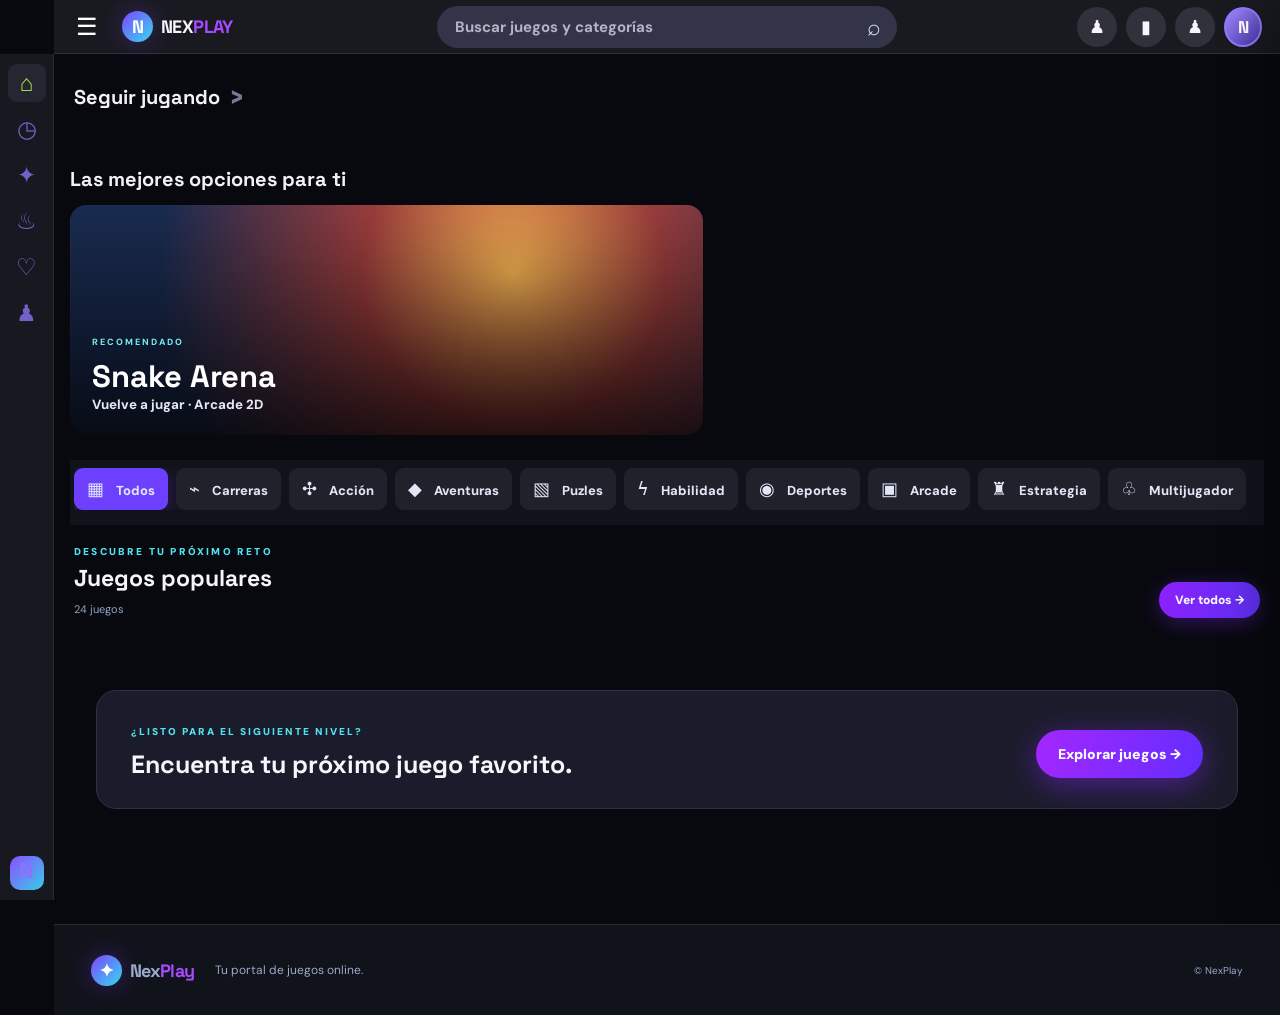
==== commit a38a3749: "Match profile collections and friends pages to reference design" ====
--- a/index.html
+++ b/index.html
@@ -38,7 +38,7 @@
   <button class="profile-close" id="profile-close" aria-label="Cerrar perfil">×</button>
   <nav class="profile-tabs" aria-label="Secciones del perfil">
     <button class="profile-tab active" type="button" data-profile-tab="perfil">Perfil</button>
-    <button class="profile-tab" type="button" data-profile-tab="logros">Logros</button>
+    <button class="profile-tab" type="button" data-profile-tab="juegos">Mis juegos</button>
     <button class="profile-tab" type="button" data-profile-tab="amigos">Amigos</button>
   </nav>
   <div class="profile-view active" data-profile-view="perfil">
@@ -71,20 +71,27 @@
   </div>
   <div class="profile-support"><button type="button" data-profile-action="support">✉ &nbsp; Soporte</button></div>
   </div>
-  <section class="profile-view" data-profile-view="logros">
-    <div class="profile-page-head"><span class="profile-kicker">TU PROGRESO</span><h2>Mis logros</h2><p>Retos y objetivos que vas consiguiendo en NexPlay.</p></div>
-    <div class="achievement-summary"><strong>0</strong><span>Logros desbloqueados</span><small>¡Empieza a jugar para conseguir el primero!</small></div>
-    <div class="achievement-list">
-      <article class="achievement-card"><span class="achievement-icon">✦</span><div><b>Primera partida</b><p>Juega por primera vez a cualquier juego.</p></div><em>Por conseguir</em></article>
-      <article class="achievement-card"><span class="achievement-icon">⚡</span><div><b>En racha</b><p>Prueba tres juegos diferentes.</p></div><em>Por conseguir</em></article>
-      <article class="achievement-card"><span class="achievement-icon">🏆</span><div><b>Campeón arcade</b><p>Consigue una nueva mejor puntuación.</p></div><em>Por conseguir</em></article>
-    </div>
+  <section class="profile-view" data-profile-view="juegos">
+    <div class="profile-page-head"><span class="profile-kicker">TU COLECCIÓN</span><h2>Mis juegos</h2><p>Encuentra tus favoritos, tus me gusta y tus últimas partidas.</p></div>
+    <nav class="collection-tabs" aria-label="Colecciones de juegos">
+      <button type="button" class="collection-tab active" data-collection="liked">Me gusta</button>
+      <button type="button" class="collection-tab" data-collection="favorites">Favoritos</button>
+      <button type="button" class="collection-tab" data-collection="recent">Mis juegos</button>
+    </nav>
+    <div id="profile-game-list" class="profile-game-list"><p class="profile-empty">Todavía no has guardado juegos aquí.</p></div>
   </section>
   <section class="profile-view" data-profile-view="amigos">
-    <div class="profile-page-head"><span class="profile-kicker">JUEGA EN COMPAÑÍA</span><h2>Amigos</h2><p>Invita a tus amigos a descubrir NexPlay y compartir partidas.</p></div>
-    <div class="friends-invite-card"><div class="friends-art">✦</div><h3>¡Que empiece la partida!</h3><p>Comparte este enlace para que tus amigos entren en NexPlay.</p><div class="invite-link-row"><input id="friend-invite-link" readonly aria-label="Enlace para invitar amigos"><button type="button" id="copy-friend-invite">Copiar</button></div><button type="button" class="friend-share-button" id="share-friend-invite">↗ &nbsp; Compartir invitación</button></div>
-    <div class="friends-empty"><span>♧</span><b>Todavía no tienes amigos añadidos</b><p>Cuando invites a tus amigos, podréis organizar vuestras partidas aquí.</p></div>
-    <p class="friends-note">Las invitaciones comparten el enlace de NexPlay. La lista de amigos y las partidas online se activarán cuando conectemos cuentas y un servidor.</p>
+    <div class="profile-page-head"><span class="profile-kicker">JUEGA EN COMPAÑÍA</span><h2>Amigos</h2><p>Guarda los nombres de tus amigos en este dispositivo e invítalos a NexPlay.</p></div>
+    <div class="friends-invite-card">
+      <div class="friends-art">✦</div><h3>Encuentra a tus amigos</h3>
+      <p>Añade un apodo para tenerlo a mano o comparte una invitación.</p>
+      <form id="friend-add-form" class="friend-add-form"><input id="friend-name-input" maxlength="24" required placeholder="Escribe su apodo" aria-label="Apodo del amigo"><button type="submit">Añadir</button></form>
+      <button type="button" class="friend-share-button" id="share-friend-invite">＋ &nbsp; Invitar a un amigo</button>
+      <button type="button" class="friend-profile-share" id="share-friend-profile">↗ &nbsp; Compartir perfil</button>
+      <p id="friend-feedback" class="friend-feedback" aria-live="polite"></p>
+    </div>
+    <div class="friends-list-wrap"><div class="friends-list-heading"><strong>Mis amigos</strong><span id="friend-total">0</span></div><div id="friends-list" class="friends-list"><p class="profile-empty">Todavía no has añadido amigos.</p></div></div>
+    <p class="friends-note">Los apodos se guardan solo en este navegador. Las invitaciones abren NexPlay; para tener amigos sincronizados y partidas online entre dispositivos habrá que conectar un servicio de cuentas y un servidor.</p>
   </section>
 </aside>
 <footer><a class="brand" href="#inicio"><span class="brand-icon">✦</span><span>Nex<span>Play</span></span></a><p>Tu portal de juegos online.</p><small>© <span id="year"></span> NexPlay</small></footer>
--- a/styles.css
+++ b/styles.css
@@ -347,3 +347,39 @@
 .avatar-upload span{font-size:19px}
 .avatar-remove{width:100%;margin-top:8px;padding:8px;border:1px solid #454766;border-radius:9px;background:transparent;color:#c8c8d9;font-size:11px;cursor:pointer}
 .profile-trigger img{width:100%;height:100%;object-fit:cover;border-radius:50%}
+
+
+/* Secciones de perfil: Perfil, logros y amigos */
+.profile-tabs{display:grid;grid-template-columns:repeat(3,1fr);gap:7px;margin:10px 14px 20px;padding:5px;border-radius:12px;background:#11121c;border:1px solid #34364a}
+.profile-tab{border:0;border-radius:9px;padding:10px 5px;background:transparent;color:#aeb0c4;font-size:12px;font-weight:800;cursor:pointer}
+.profile-tab.active{background:linear-gradient(100deg,#673cff,#4930b6);color:#fff;box-shadow:0 4px 14px #5734dc55}
+.profile-view{display:none}.profile-view.active{display:block}
+.profile-page-head{padding:8px 20px 17px;text-align:center}
+.profile-kicker{font-size:9px;letter-spacing:2px;color:#9a83ff;font-weight:900}
+.profile-page-head h2{margin:8px 0 6px;font:800 23px 'Space Grotesk'}
+.profile-page-head p{margin:0;color:#aaaec1;font-size:12px;line-height:1.5}
+.achievement-summary{margin:0 15px 14px;padding:19px;border-radius:15px;background:linear-gradient(135deg,#322064,#1c254b);display:grid;gap:4px;text-align:center}
+.achievement-summary strong{font:900 35px 'Space Grotesk';color:#c7aaff}
+.achievement-summary span{font-size:13px;font-weight:800}
+.achievement-summary small{font-size:10px;color:#b8b4d0}
+.achievement-list{padding:0 14px;display:grid;gap:9px}
+.achievement-card{display:flex;align-items:center;gap:11px;padding:12px;border:1px solid #393b50;border-radius:12px;background:#222431}
+.achievement-icon{width:39px;height:39px;flex:0 0 39px;display:grid;place-items:center;border-radius:11px;background:#34265f;color:#c8b2ff;font-size:19px}
+.achievement-card b{font-size:12px}.achievement-card p{margin:4px 0 0;color:#aeb0c1;font-size:10px}
+.achievement-card em{margin-left:auto;color:#a9a0c9;font-size:9px;font-style:normal;white-space:nowrap}
+.friends-invite-card{margin:0 14px 15px;padding:18px 14px;text-align:center;border:1px solid #3a3c55;border-radius:16px;background:linear-gradient(145deg,#24243b,#171a2b)}
+.friends-art{width:54px;height:54px;margin:0 auto 10px;display:grid;place-items:center;border-radius:16px;background:linear-gradient(135deg,#28d8bc,#5a39e8);font-size:27px;box-shadow:0 8px 25px #4c3acb55}
+.friends-invite-card h3{margin:5px 0;font:800 18px 'Space Grotesk'}
+.friends-invite-card>p{font-size:11px;line-height:1.5;color:#b7b8c9}
+.invite-link-row{display:flex;gap:6px;margin-top:14px}
+.invite-link-row input{min-width:0;flex:1;border:1px solid #45465c;border-radius:9px;background:#111522;color:#d8d9e8;padding:10px;font-size:10px}
+.invite-link-row button,.friend-share-button{border:0;border-radius:9px;padding:10px 12px;background:#6942ed;color:white;font-size:11px;font-weight:800;cursor:pointer}
+.friend-share-button{width:100%;margin-top:9px;background:#2bce9e;color:#081b22}
+.friends-empty{margin:0 14px;padding:18px 14px;text-align:center;border:1px dashed #45465b;border-radius:14px}
+.friends-empty>span{font-size:26px;color:#9a83ff}.friends-empty b{display:block;margin:8px 0;font-size:12px}
+.friends-empty p,.friends-note{font-size:10px;line-height:1.5;color:#aeb0c1}
+.friends-note{padding:0 18px;text-align:center}
+@media(max-width:420px){.achievement-card em{display:none}.profile-tabs{margin-left:10px;margin-right:10px}}
+
+/* Portadas individuales NexPlay: arte SVG original */
+.game-art{background-size:cover!important;background-position:center!important}.game-art:before,.game-art:after{display:none}.art-label{padding:6px 9px;border-radius:8px;background:#070b19b8;backdrop-filter:blur(5px);font-size:17px}.continue-card,.feature-mini,.feature-main{background-size:cover!important;background-position:center!important}.continue-card:before,.feature-mini:before,.feature-main:before{display:none}.recommendation-art{background-size:cover!important;background-position:center!important}
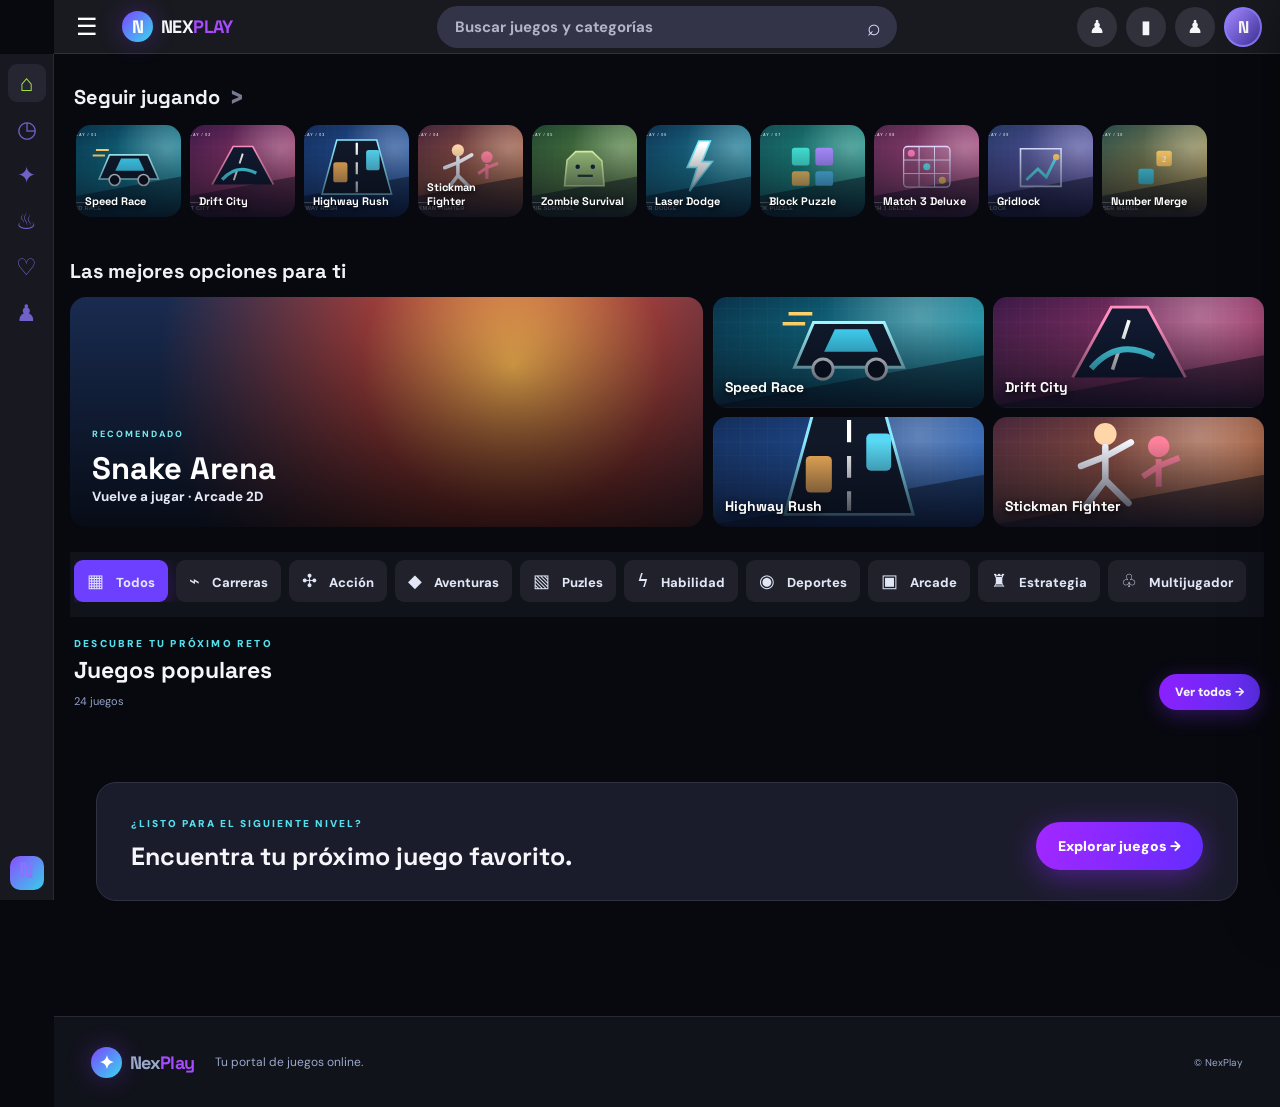
==== commit b316aa6b: "Refresh asset versions to load corrected NexPlay artwork" ====
--- a/index.html
+++ b/index.html
@@ -5,7 +5,7 @@
 <meta name="description" content="NexPlay: descubre juegos online gratis de carreras, acción, deportes, puzles y arcade.">
 <meta name="theme-color" content="#080d20"><title>NexPlay — Juegos online gratis</title>
 <link rel="canonical" href="https://lunaagudoalvarez-blip.github.io/nexplay/">
-<link rel="stylesheet" href="styles.css?v=20261109-14">
+<link rel="stylesheet" href="styles.css?v=20261109-15">
 </head>
 <body>
 <header class="topbar">
@@ -108,5 +108,5 @@
   </div>
   <aside class="game-rail"><div class="rail-heading">Jugar a continuación</div><p class="rail-subtitle">Más juegos que podrían gustarte</p><div id="game-recommendations" class="recommendations"></div></aside>
 </div></div></div>
-<script src="games.js?v=20261109-14"></script>
+<script src="games.js?v=20261109-15"></script>
 </body></html>
--- a/styles.css
+++ b/styles.css
@@ -383,3 +383,34 @@
 
 /* Portadas individuales NexPlay: arte SVG original */
 .game-art{background-size:cover!important;background-position:center!important}.game-art:before,.game-art:after{display:none}.art-label{padding:6px 9px;border-radius:8px;background:#070b19b8;backdrop-filter:blur(5px);font-size:17px}.continue-card,.feature-mini,.feature-main{background-size:cover!important;background-position:center!important}.continue-card:before,.feature-mini:before,.feature-main:before{display:none}.recommendation-art{background-size:cover!important;background-position:center!important}
+
+/* Perfil inspirado en las referencias: colecciones y amigos */
+.collection-tabs{display:grid;grid-template-columns:repeat(3,1fr);gap:5px;margin:0 14px 14px;padding:5px;background:#10121e;border:1px solid #33364d;border-radius:12px}
+.collection-tab{border:0;border-radius:8px;padding:10px 4px;background:transparent;color:#aeb2c8;font-size:11px;font-weight:800;cursor:pointer}
+.collection-tab.active{color:#fff;background:linear-gradient(100deg,#6843ed,#4730a8);box-shadow:0 4px 14px #5637cf55}
+.profile-game-list{padding:0 14px 16px;display:grid;grid-template-columns:repeat(2,minmax(0,1fr));gap:10px}
+.profile-game-card{min-width:0;padding:0 0 10px;overflow:hidden;text-align:left;border:1px solid #383b52;border-radius:12px;background:#202233;color:#fff;cursor:pointer}
+.profile-game-cover{display:block;width:100%;aspect-ratio:1.45;background-size:cover;background-position:center}
+.profile-game-card strong,.profile-game-card small{display:block;padding:0 9px}.profile-game-card strong{margin-top:8px;font-size:11px}.profile-game-card small{margin-top:3px;color:#a9aec4;font-size:9px}
+.profile-empty{grid-column:1/-1;padding:30px 14px;text-align:center;color:#a9aec4;font-size:12px;line-height:1.6}
+.friend-add-form{display:flex;gap:7px;margin-top:13px}
+.friend-add-form input{flex:1;min-width:0;border:1px solid #44475e;border-radius:9px;background:#101522;color:#fff;padding:11px;font-size:11px}
+.friend-add-form button{border:0;border-radius:9px;padding:0 14px;background:#36dca9;color:#071c1a;font-weight:900;font-size:11px;cursor:pointer}
+.friend-profile-share{width:100%;margin-top:8px;border:1px solid #42465c;border-radius:9px;padding:11px;background:#303449;color:#fff;font-size:11px;font-weight:800;cursor:pointer}
+.friend-feedback{min-height:14px;margin:8px 0 0;color:#75e8c1;font-size:10px}
+.friends-list-wrap{margin:0 14px 14px;padding:13px;border:1px solid #383b52;border-radius:13px;background:#191d2c}
+.friends-list-heading{display:flex;justify-content:space-between;align-items:center;font-size:12px;margin-bottom:10px}
+.friends-list-heading span{color:#a9a3d4}
+.friends-list{display:grid;gap:7px}
+.friend-row{display:flex;align-items:center;gap:9px;padding:8px;border-radius:9px;background:#24283a}
+.friend-avatar{width:31px;height:31px;display:grid;place-items:center;border-radius:50%;background:linear-gradient(135deg,#6243e8,#21c9cb);font-size:12px;font-weight:900}
+.friend-row strong{flex:1;font-size:11px}.friend-row button{border:0;background:transparent;color:#aab0c4;font-size:19px;cursor:pointer}
+@media(max-width:420px){.profile-game-list{grid-template-columns:1fr 1fr}.collection-tab{font-size:10px}}
+
+/* Corrección de carga de portadas: imagen individual visible sin adornos superpuestos */
+.game-art{background-size:cover!important;background-position:center!important;background-repeat:no-repeat!important;min-height:170px}
+.game-art:before,.game-art:after{display:none!important;content:none!important}
+.game-art .art-label{font-size:clamp(15px,2vw,22px);padding:7px 10px;border-radius:8px;background:#07101dcc;backdrop-filter:blur(5px)}
+.continue-card,.feature-mini,.feature-main{background-size:cover!important;background-position:center!important;background-repeat:no-repeat!important}
+.continue-card:before,.feature-mini:before,.feature-main:before{display:none!important;content:none!important}
+.recommendation-art,.profile-game-cover{background-size:cover!important;background-position:center!important;background-repeat:no-repeat!important}
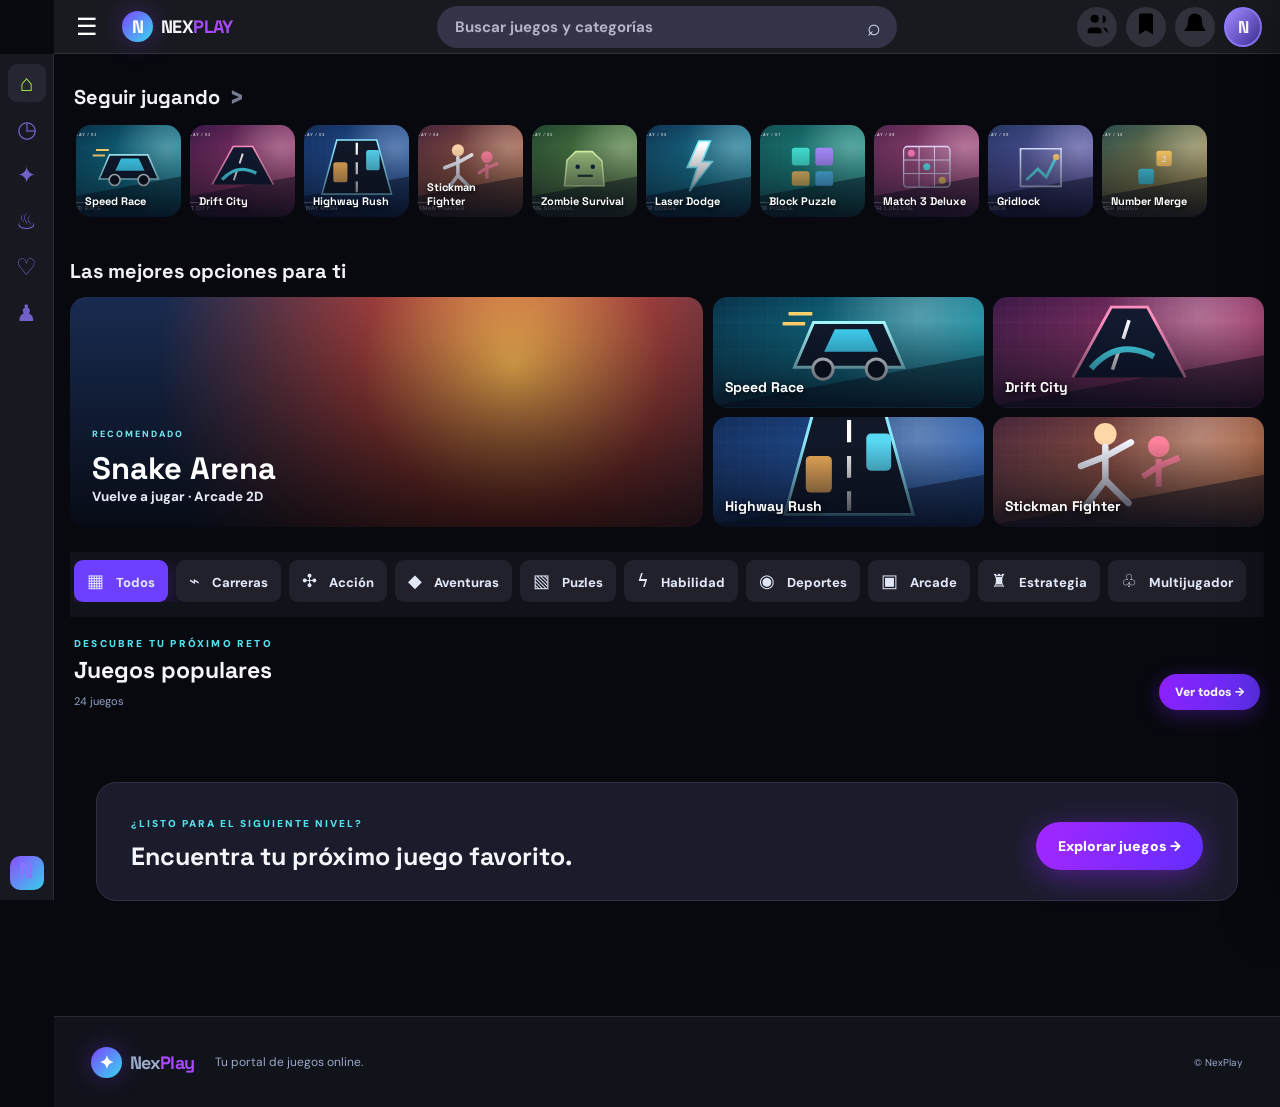
==== commit 42b54d06: "Redesign NexPlay header shortcut icons" ====
--- a/index.html
+++ b/index.html
@@ -5,14 +5,18 @@
 <meta name="description" content="NexPlay: descubre juegos online gratis de carreras, acción, deportes, puzles y arcade.">
 <meta name="theme-color" content="#080d20"><title>NexPlay — Juegos online gratis</title>
 <link rel="canonical" href="https://lunaagudoalvarez-blip.github.io/nexplay/">
-<link rel="stylesheet" href="styles.css?v=20261109-15">
+<link rel="stylesheet" href="styles.css?v=20261109-16">
 </head>
 <body>
 <header class="topbar">
 <button class="menu-toggle" id="menu-toggle" type="button" aria-label="Abrir menú">☰</button>
 <a class="brand" href="#inicio"><span class="brand-icon">N</span><span>NEX<span>PLAY</span></span></a>
 <label class="search top-search"><input id="search" type="search" placeholder="Buscar juegos y categorías" aria-label="Buscar juegos y categorías"><span>⌕</span></label>
-<div class="top-actions"><button class="top-icon" id="friends-shortcut" type="button" aria-label="Amigos">♟</button><button class="top-icon" id="saved-shortcut" type="button" aria-label="Mis juegos">▮</button><button class="top-icon" id="notifications-shortcut" type="button" aria-label="Notificaciones">♟</button><button class="profile-trigger" id="profile-trigger" type="button" aria-label="Abrir perfil">N</button></div>
+<div class="top-actions" aria-label="Accesos rápidos">
+<button class="top-icon" id="friends-shortcut" type="button" aria-label="Amigos" title="Amigos"><svg viewBox="0 0 24 24" aria-hidden="true"><path d="M16 20v-1.5a3.5 3.5 0 0 0-3.5-3.5h-5A3.5 3.5 0 0 0 4 18.5V20M10 11a3.5 3.5 0 1 0 0-7 3.5 3.5 0 0 0 0 7ZM17 4.5a3.5 3.5 0 0 1 0 6.8M17 15h.5a3.5 3.5 0 0 1 3.5 3.5V20"/></svg></button>
+<button class="top-icon" id="saved-shortcut" type="button" aria-label="Mis juegos guardados" title="Mis juegos"><svg viewBox="0 0 24 24" aria-hidden="true"><path d="M6 4.75A1.75 1.75 0 0 1 7.75 3h8.5A1.75 1.75 0 0 1 18 4.75V21l-6-3.7L6 21V4.75Z"/></svg></button>
+<button class="top-icon" id="notifications-shortcut" type="button" aria-label="Notificaciones" title="Notificaciones"><svg viewBox="0 0 24 24" aria-hidden="true"><path d="M18 9a6 6 0 0 0-12 0c0 7-3 7-3 9h18c0-2-3-2-3-9ZM10 21h4"/></svg><span class="notification-dot" aria-hidden="true"></span></button>
+<button class="profile-trigger" id="profile-trigger" type="button" aria-label="Abrir perfil" title="Mi perfil">N</button></div>
 <span id="account-status" class="account-status">Invitado</span>
 </header>
 <aside class="arcade-sidebar" aria-label="Menú principal">
@@ -108,5 +112,5 @@
   </div>
   <aside class="game-rail"><div class="rail-heading">Jugar a continuación</div><p class="rail-subtitle">Más juegos que podrían gustarte</p><div id="game-recommendations" class="recommendations"></div></aside>
 </div></div></div>
-<script src="games.js?v=20261109-15"></script>
+<script src="games.js?v=20261109-16"></script>
 </body></html>
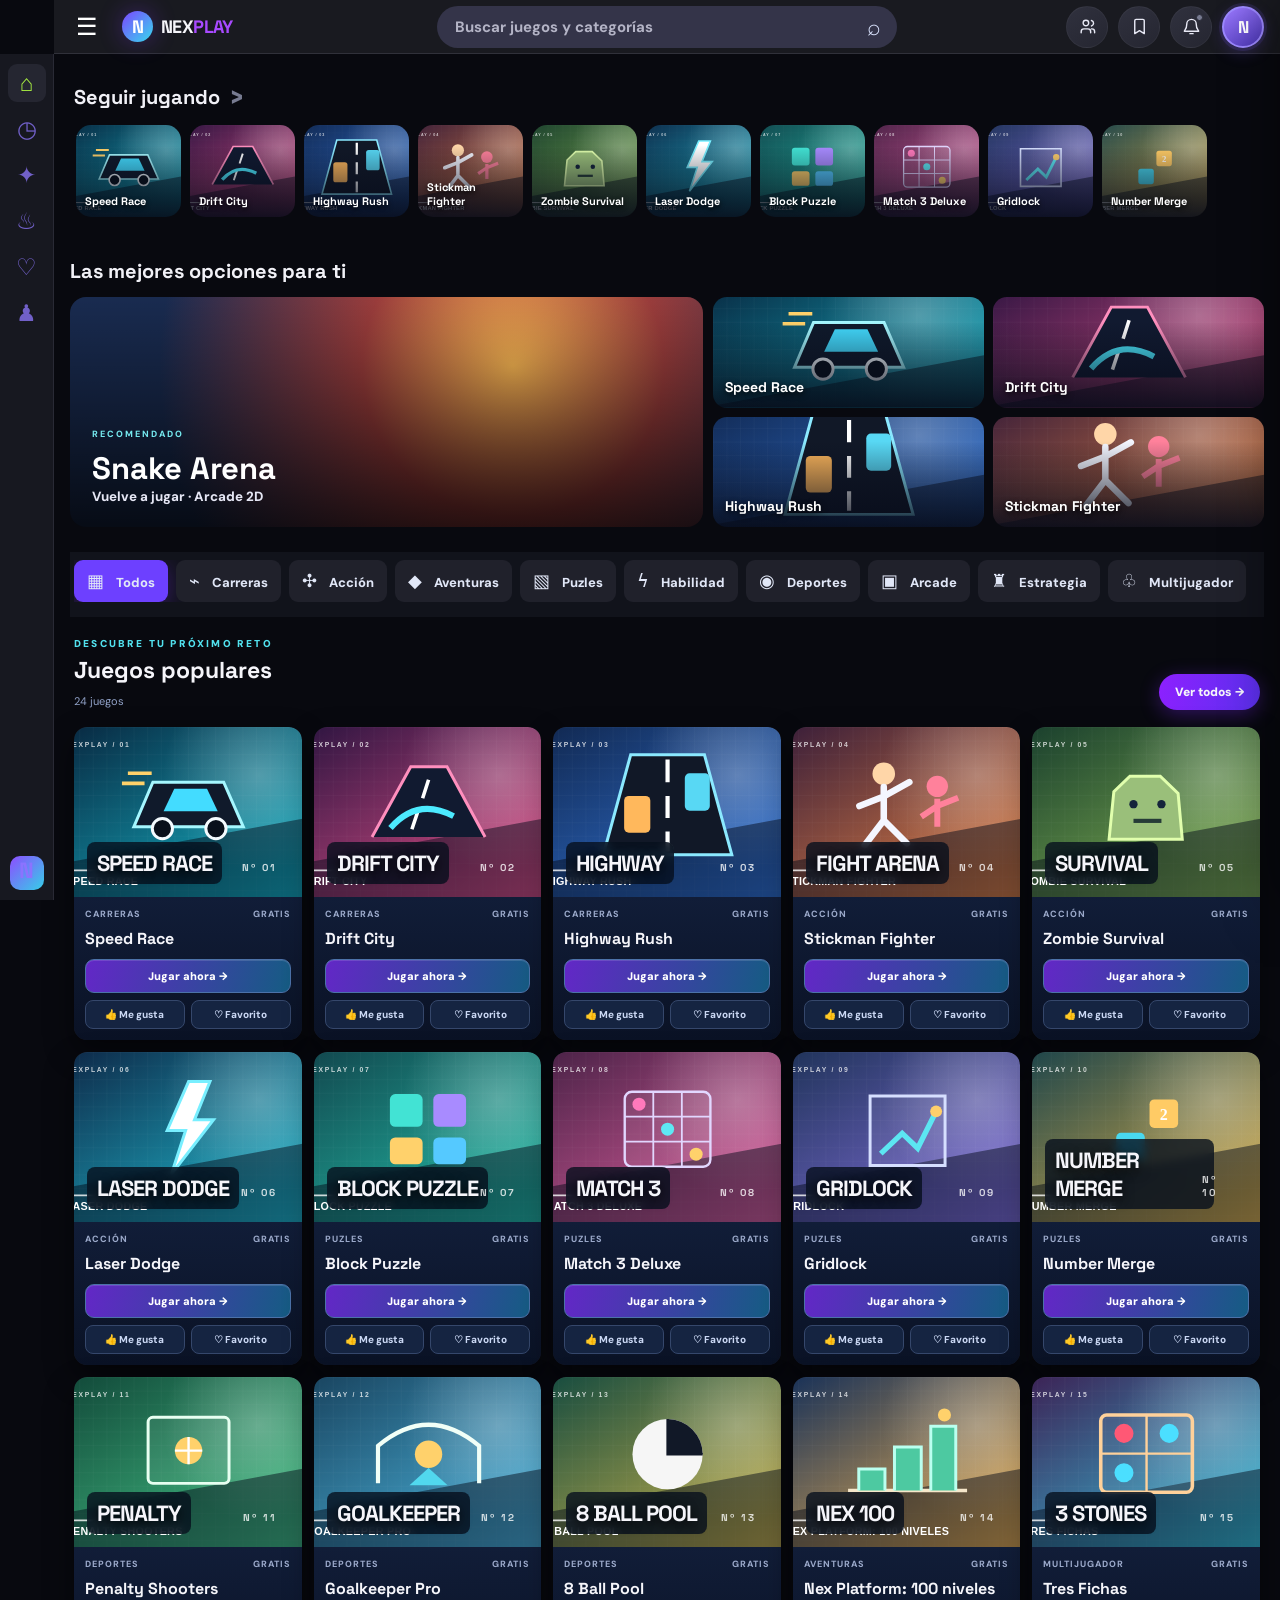
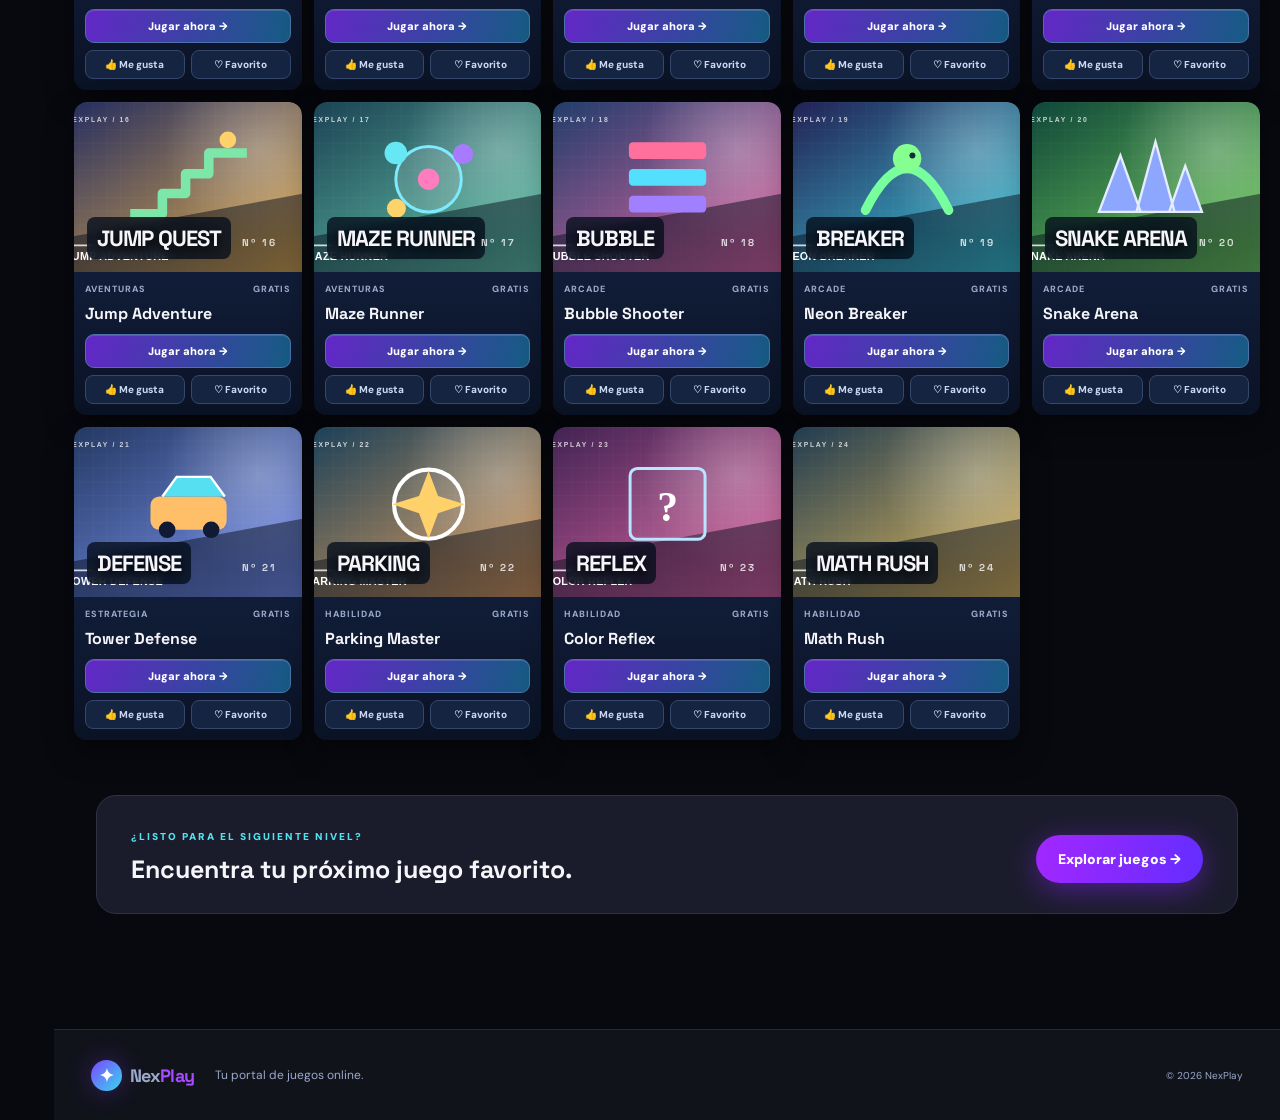
==== commit 59332b89: "Refresh NexPlay script cache after stability fixes" ====
--- a/index.html
+++ b/index.html
@@ -112,5 +112,5 @@
   </div>
   <aside class="game-rail"><div class="rail-heading">Jugar a continuación</div><p class="rail-subtitle">Más juegos que podrían gustarte</p><div id="game-recommendations" class="recommendations"></div></aside>
 </div></div></div>
-<script src="games.js?v=20261109-16"></script>
+<script src="games.js?v=20261116-01"></script>
 </body></html>
--- a/styles.css
+++ b/styles.css
@@ -414,3 +414,18 @@
 .continue-card,.feature-mini,.feature-main{background-size:cover!important;background-position:center!important;background-repeat:no-repeat!important}
 .continue-card:before,.feature-mini:before,.feature-main:before{display:none!important;content:none!important}
 .recommendation-art,.profile-game-cover{background-size:cover!important;background-position:center!important;background-repeat:no-repeat!important}
+
+/* Cabecera NexPlay: iconos reconocibles y accesos directos */
+.top-actions{display:flex;align-items:center;gap:10px;margin-left:auto}
+.top-icon{position:relative;width:42px;height:42px;flex:0 0 42px;display:grid;place-items:center;border:1px solid #ffffff0b;border-radius:50%;background:linear-gradient(145deg,#30313e,#252631);color:#e8e9f5;cursor:pointer;transition:transform .18s ease,background .18s ease,border-color .18s ease,box-shadow .18s ease}
+.top-icon svg{width:19px;height:19px;fill:none;stroke:currentColor;stroke-width:1.8;stroke-linecap:round;stroke-linejoin:round}
+.top-icon:hover{transform:translateY(-2px);background:linear-gradient(145deg,#414258,#303143);border-color:#7664df;box-shadow:0 5px 18px #6c4de333}
+.top-icon:focus-visible,.profile-trigger:focus-visible{outline:2px solid #a995ff;outline-offset:3px}
+.notification-dot{position:absolute;right:8px;top:7px;width:7px;height:7px;border:1.5px solid #292a37;border-radius:50%;background:#777b91}
+.profile-trigger{width:42px;height:42px;flex:0 0 42px;display:grid;place-items:center;overflow:hidden;border:2px solid #9c88ff;border-radius:50%;background:linear-gradient(145deg,#9c7aff,#4934b3);color:white;font:900 17px 'Space Grotesk',sans-serif;box-shadow:0 0 0 3px #8061ff22,0 5px 15px #6043cb44;cursor:pointer;transition:transform .18s ease,box-shadow .18s ease}
+.profile-trigger:hover{transform:scale(1.06);box-shadow:0 0 0 4px #8061ff38,0 7px 20px #6043cb66}
+.profile-trigger img{width:100%;height:100%;object-fit:cover}
+.nexplay-toast{position:fixed;z-index:100;top:72px;right:18px;padding:12px 17px;border:1px solid #51477b;border-radius:12px;background:#1b1c2b;color:#f6f4ff;font-size:13px;box-shadow:0 12px 32px #0008;opacity:0;transform:translateY(-8px);pointer-events:none;transition:.2s}
+.nexplay-toast.visible{opacity:1;transform:translateY(0)}
+@media(max-width:700px){.top-actions{gap:7px}.top-icon,.profile-trigger{width:38px;height:38px;flex-basis:38px}.top-icon svg{width:17px;height:17px}}
+@media(max-width:420px){.top-actions{gap:5px}.top-icon,.profile-trigger{width:35px;height:35px;flex-basis:35px}.top-icon svg{width:16px;height:16px}}
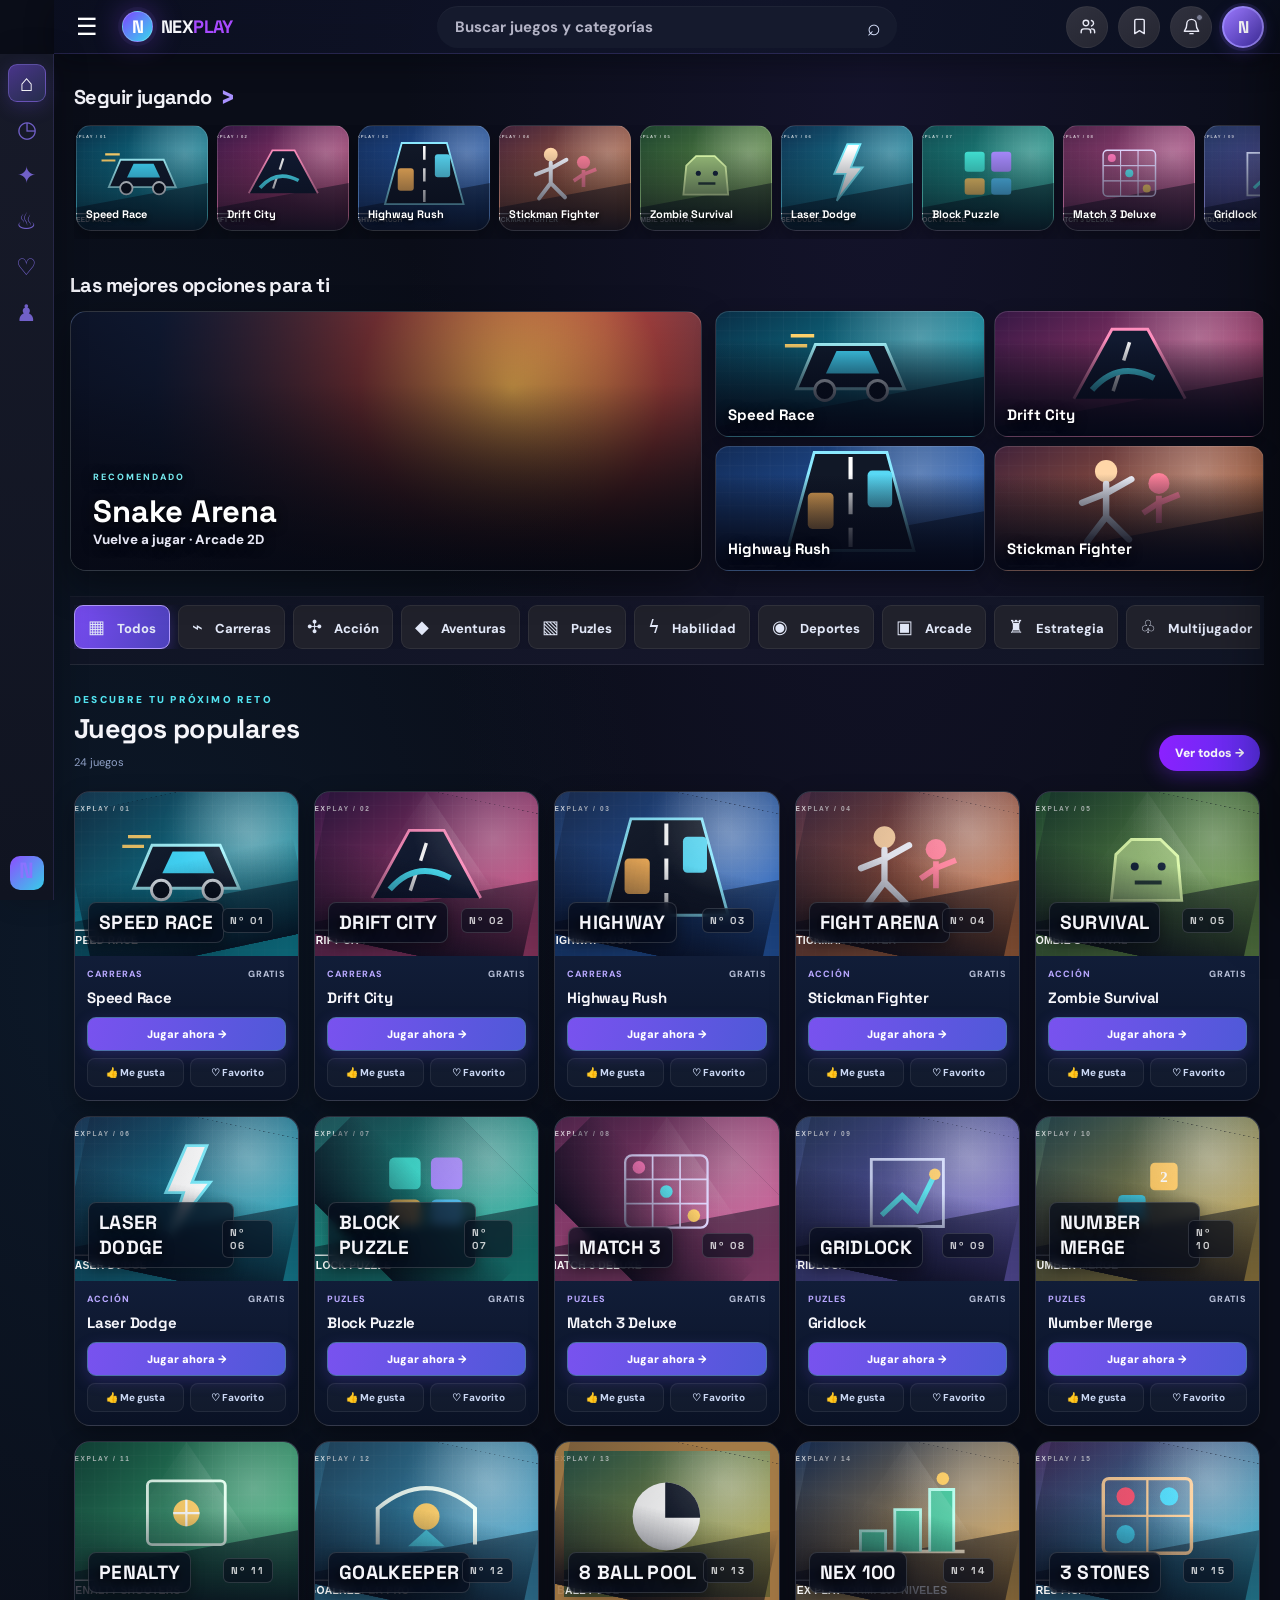
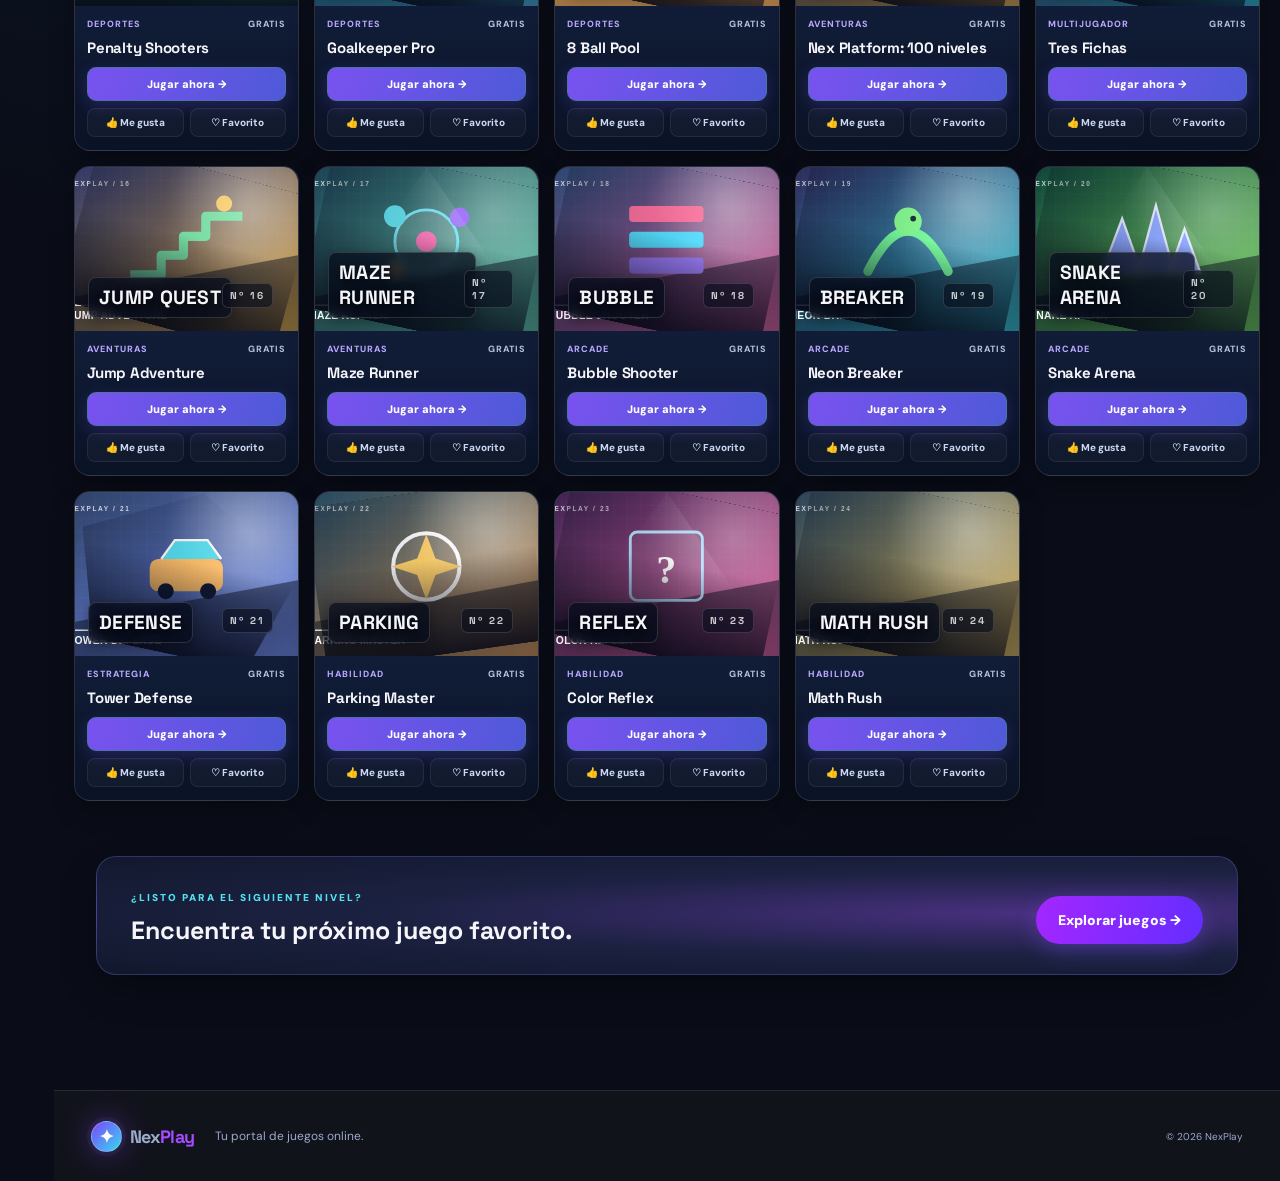
==== commit c72c2684: "Refresh NexPlay visual stylesheet version" ====
--- a/index.html
+++ b/index.html
@@ -5,7 +5,7 @@
 <meta name="description" content="NexPlay: descubre juegos online gratis de carreras, acción, deportes, puzles y arcade.">
 <meta name="theme-color" content="#080d20"><title>NexPlay — Juegos online gratis</title>
 <link rel="canonical" href="https://lunaagudoalvarez-blip.github.io/nexplay/">
-<link rel="stylesheet" href="styles.css?v=20261109-16">
+<link rel="stylesheet" href="styles.css?v=20261124-01">
 </head>
 <body>
 <header class="topbar">
--- a/styles.css
+++ b/styles.css
@@ -429,3 +429,63 @@
 .nexplay-toast.visible{opacity:1;transform:translateY(0)}
 @media(max-width:700px){.top-actions{gap:7px}.top-icon,.profile-trigger{width:38px;height:38px;flex-basis:38px}.top-icon svg{width:17px;height:17px}}
 @media(max-width:420px){.top-actions{gap:5px}.top-icon,.profile-trigger{width:35px;height:35px;flex-basis:35px}.top-icon svg{width:16px;height:16px}}
+
+
+/* NexPlay visual pass +30%: profundidad, contraste y arte más protagonista */
+:root{--nx-violet:#9367ff;--nx-cyan:#3fe0ee;--nx-panel:#171b2d;--nx-line:#ffffff18}
+body{background:radial-gradient(ellipse at 68% 2%,#28205255 0,transparent 38%),radial-gradient(ellipse at 8% 35%,#123b5940 0,transparent 34%),#0a0d18}
+.topbar{background:linear-gradient(100deg,#0b0f20f5,#11152af5 58%,#0b1020f5);border-bottom-color:#8e79ff30;box-shadow:0 8px 28px #02040b66}
+.brand-icon{border:1px solid #ffffff38;box-shadow:0 0 0 4px #9b70ff12,0 0 30px #8d4cff77}
+.search{background:#151a2d;border-color:#4c5272;box-shadow:inset 0 1px #ffffff0a}
+.search:focus-within{border-color:#9b80ff;box-shadow:0 0 0 3px #8965ff24,0 0 22px #6d4eff22}
+.arcade-sidebar{background:linear-gradient(180deg,#171a29,#101421);border-right-color:#8c7aff25;box-shadow:8px 0 28px #0003}
+.side-link{border:1px solid transparent}
+.side-link:hover,.side-link.active{background:linear-gradient(145deg,#49358a,#252d4b);border-color:#9a7aff70;box-shadow:0 5px 18px #7856ff35;color:#fff}
+.home-heading h2,.section-heading h2{letter-spacing:-.6px}
+.home-heading h2 span{color:#a991ff}
+.continue-section,.recommend-home,.games-section{position:relative}
+.continue-card{height:106px;flex-basis:132px;border:1px solid #ffffff25;box-shadow:0 9px 22px #0005;transition:transform .22s,border-color .22s,box-shadow .22s}
+.continue-card:hover{transform:translateY(-4px) scale(1.025);border-color:#8c75ff;box-shadow:0 13px 26px #0008,0 0 18px #795aff38}
+.feature-layout{gap:13px}
+.feature-main{min-height:260px;border:1px solid #ffffff28;box-shadow:0 14px 36px #0006;background-position:center 42%!important;transition:transform .25s,border-color .25s,box-shadow .25s}
+.feature-main:after{content:"";position:absolute;inset:0;background:linear-gradient(90deg,#080b19b8,transparent 85%),linear-gradient(0deg,#050812ee,transparent 72%);pointer-events:none}
+.feature-main:before{z-index:0;opacity:.48;filter:drop-shadow(0 0 26px #b59aff)}
+.feature-main strong,.feature-main small,.feature-tag{z-index:1;text-shadow:0 2px 12px #000}
+.feature-main:hover{transform:translateY(-3px);border-color:#a18aff;box-shadow:0 18px 42px #0008,0 0 24px #795aff35}
+.feature-mini{border:1px solid #ffffff22;background-position:center!important;box-shadow:0 8px 20px #0005;transition:transform .22s,border-color .22s,filter .22s}
+.feature-mini:after{content:"";position:absolute;inset:0;background:linear-gradient(0deg,#050817ed,transparent 78%);pointer-events:none}
+.feature-mini strong{z-index:1;font-size:15px;text-shadow:0 2px 12px #000}
+.feature-mini:hover{transform:translateY(-3px);border-color:#9c80ff;filter:brightness(1.13)}
+.categories-section{background:linear-gradient(90deg,#101525,#15162a 55%,#101525);border-top:1px solid #ffffff0a;border-bottom:1px solid #ffffff16}
+.category{border:1px solid #ffffff12;box-shadow:0 4px 12px #0002;transition:background .2s,border-color .2s,transform .2s}
+.category:hover{border-color:#9a7cff88;transform:translateY(-2px)}
+.category.active{background:linear-gradient(110deg,#784cf1,#4d42bc);border-color:#b49cff;box-shadow:0 5px 17px #7652ff55}
+.games-section{padding-top:28px}
+.section-heading{margin-bottom:20px}
+.section-heading h2{font-size:27px}
+.games-grid{gap:15px}
+.game-card{border:1px solid #ffffff19;border-radius:16px;background:linear-gradient(155deg,#20263a,#131827 78%);box-shadow:0 9px 24px #0005;transition:transform .24s cubic-bezier(.2,.8,.2,1),border-color .24s,box-shadow .24s}
+.game-card:hover{transform:translateY(-7px) scale(1.018);border-color:#9c80ff;box-shadow:0 18px 35px #0009,0 0 22px #7656ff38}
+.game-art{height:164px!important;min-height:164px!important;padding:13px!important;background-size:cover!important;background-position:center!important;isolation:isolate}
+.game-art:before{display:block!important;content:""!important;position:absolute;inset:0!important;width:auto!important;height:auto!important;right:0!important;top:0!important;border-radius:0!important;background:radial-gradient(circle at 76% 22%,#ffffff35,transparent 34%),linear-gradient(145deg,#ffffff10,transparent 50%)!important;filter:none!important;transform:none!important;z-index:0}
+.game-art:after{display:block!important;content:""!important;position:absolute;inset:0!important;width:auto!important;height:auto!important;right:0!important;top:0!important;border:0!important;border-radius:0!important;background:linear-gradient(0deg,#050817d9 0%,transparent 58%),linear-gradient(90deg,#080c1c38,transparent 70%)!important;box-shadow:none!important;z-index:0}
+.game-card:hover .game-art:before{transform:scale(1.04)!important}
+.art-label{z-index:1!important;font-size:clamp(16px,1.5vw,21px)!important;letter-spacing:.3px!important;padding:7px 10px!important;background:#080d1bbd!important;border:1px solid #ffffff25;backdrop-filter:blur(8px);box-shadow:0 4px 14px #0005}
+.art-number{z-index:1!important;padding:5px 7px;border:1px solid #ffffff25;border-radius:6px;background:#080d1b99;backdrop-filter:blur(5px)}
+.game-info{padding:12px 12px 13px}
+.game-meta{color:#b7bfd7}
+.game-meta span:first-child{color:#b9a8ff}
+.game-info h3{font-size:15px;letter-spacing:-.25px}
+.play{background:linear-gradient(105deg,#7952ef,#4f59d8);box-shadow:0 5px 15px #644bdb45;transition:filter .2s,transform .2s}
+.play:hover{filter:brightness(1.16);transform:translateY(-1px)}
+.card-actions button{border:1px solid #ffffff13;border-radius:8px;background:#ffffff08;transition:background .18s,border-color .18s}
+.card-actions button:hover{background:#7254d42b;border-color:#987eff88}
+.bottom-banner{border-color:#8d77ff45;background:radial-gradient(ellipse at 83% 48%,#493080,#1b2140 50%,#11182c);box-shadow:0 15px 35px #0005}
+.hero-button{box-shadow:0 7px 22px #7e55ff55}
+.profile-drawer{box-shadow:-22px 0 65px #0009;border-left:1px solid #a28aff35}
+.profile-avatar{box-shadow:0 0 0 5px #9473ff20,0 10px 28px #0007}
+.game-modal,.modal-panel{box-shadow:0 24px 80px #000b,0 0 35px #795aff18}
+:focus-visible{outline:2px solid #9d87ff;outline-offset:3px}
+@media(max-width:900px){.game-art{height:150px!important;min-height:150px!important}.feature-main{min-height:230px}}
+@media(max-width:600px){.game-art{height:140px!important;min-height:140px!important}.continue-card{height:94px;flex-basis:118px}.feature-main{min-height:210px}}
+@media(prefers-reduced-motion:reduce){*,*::before,*::after{scroll-behavior:auto!important;transition-duration:.01ms!important;animation-duration:.01ms!important;animation-iteration-count:1!important}}
